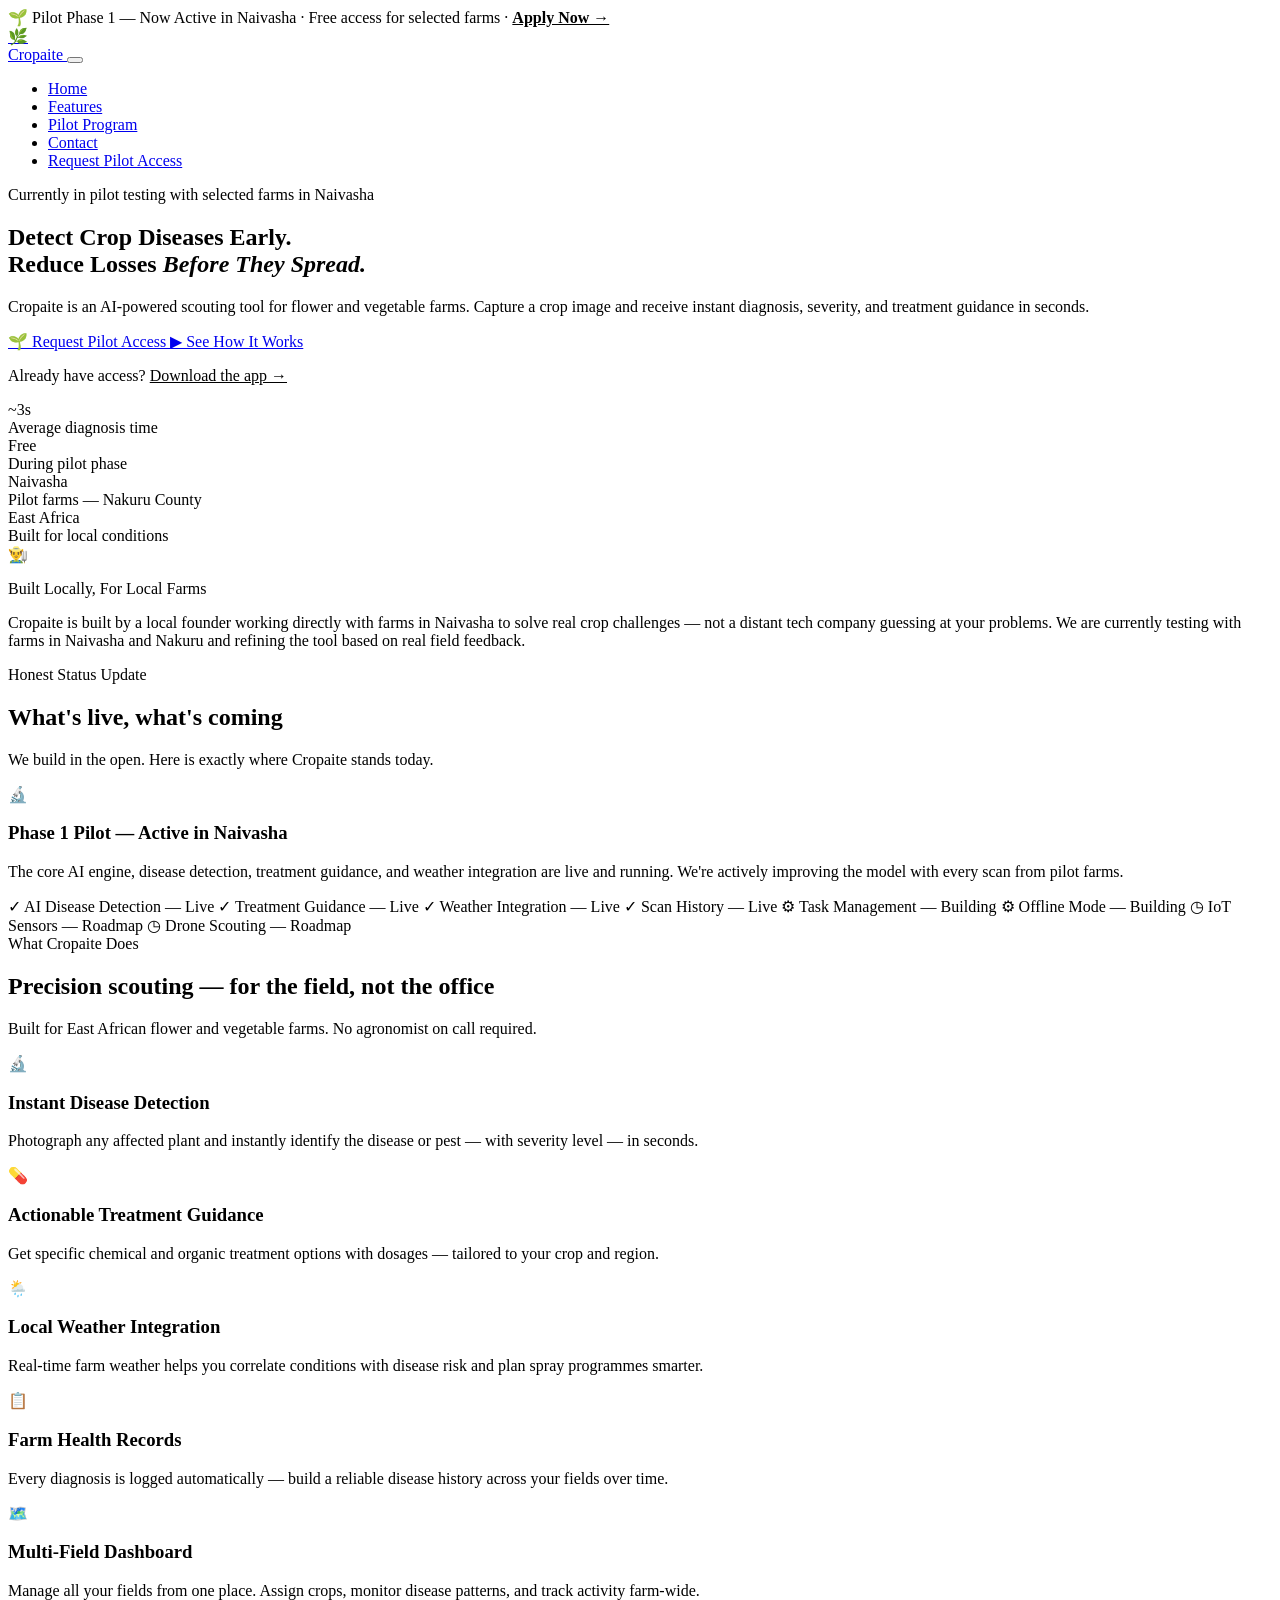
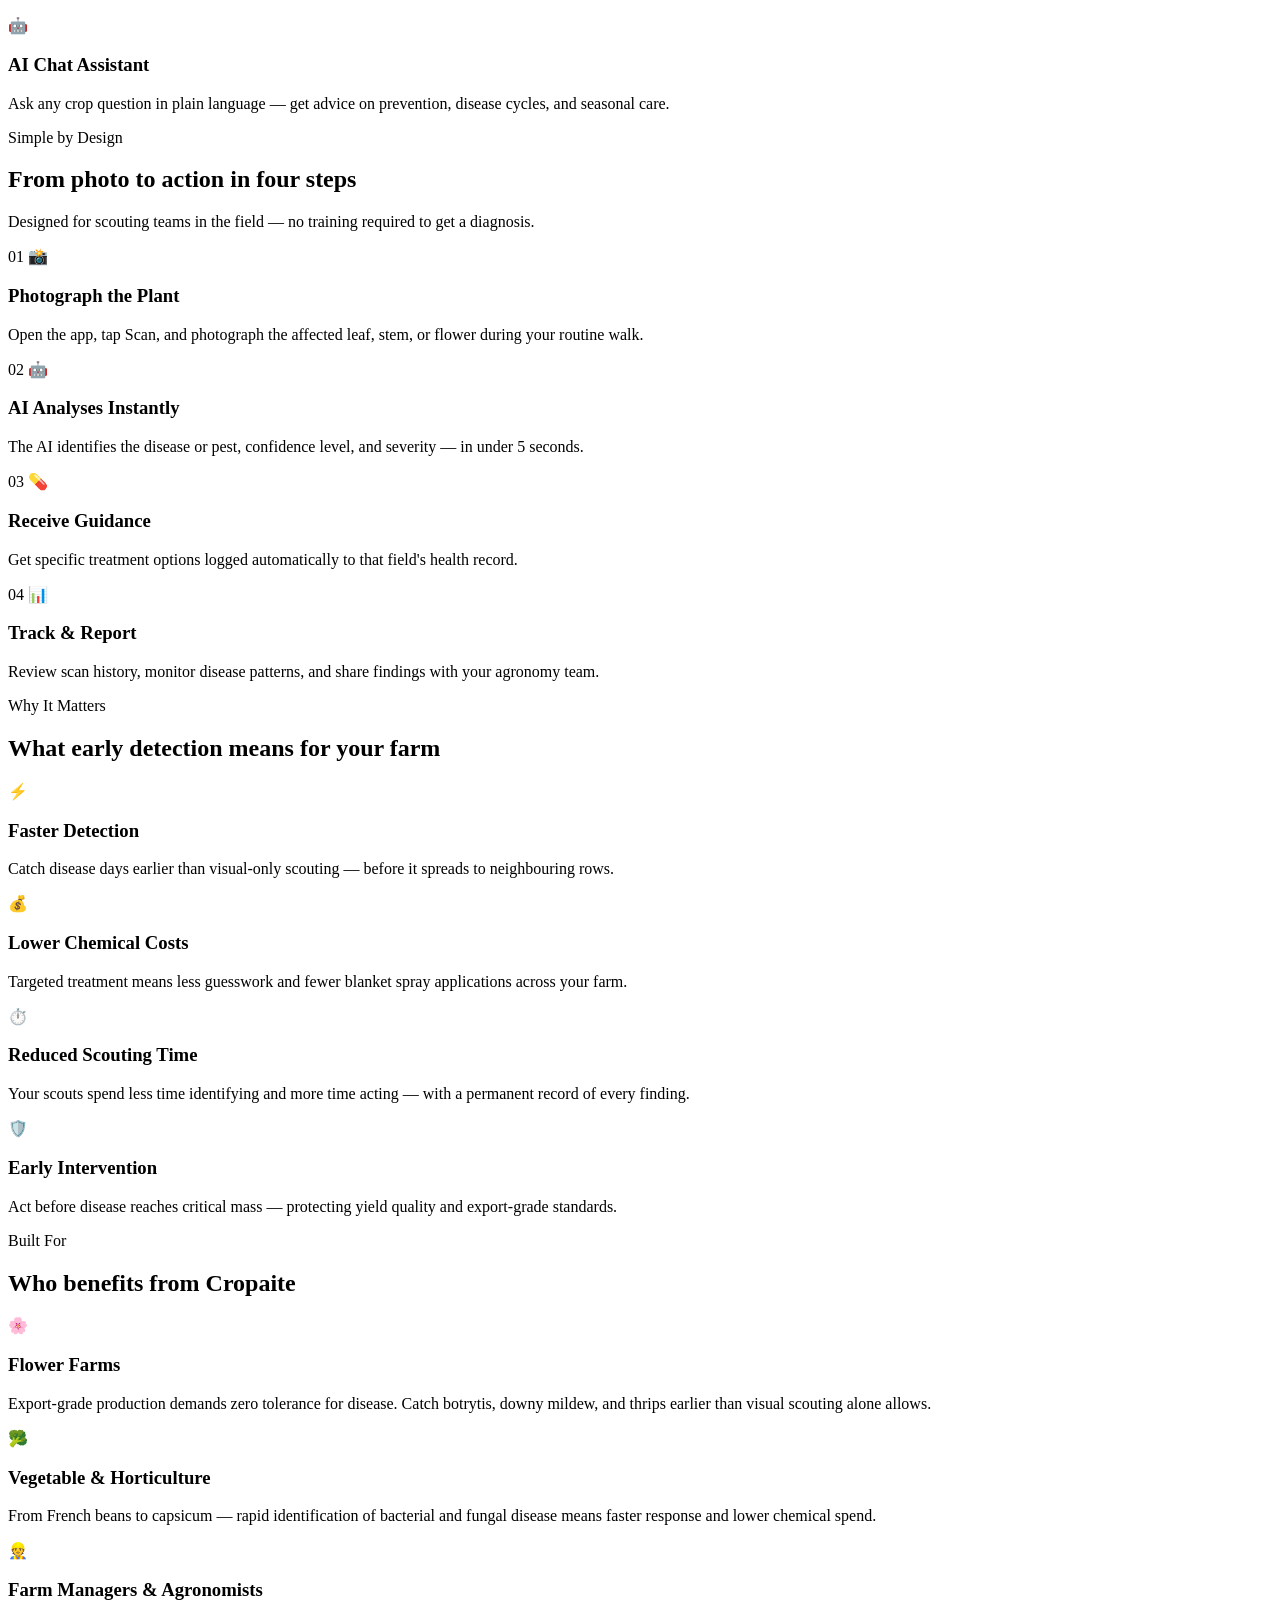
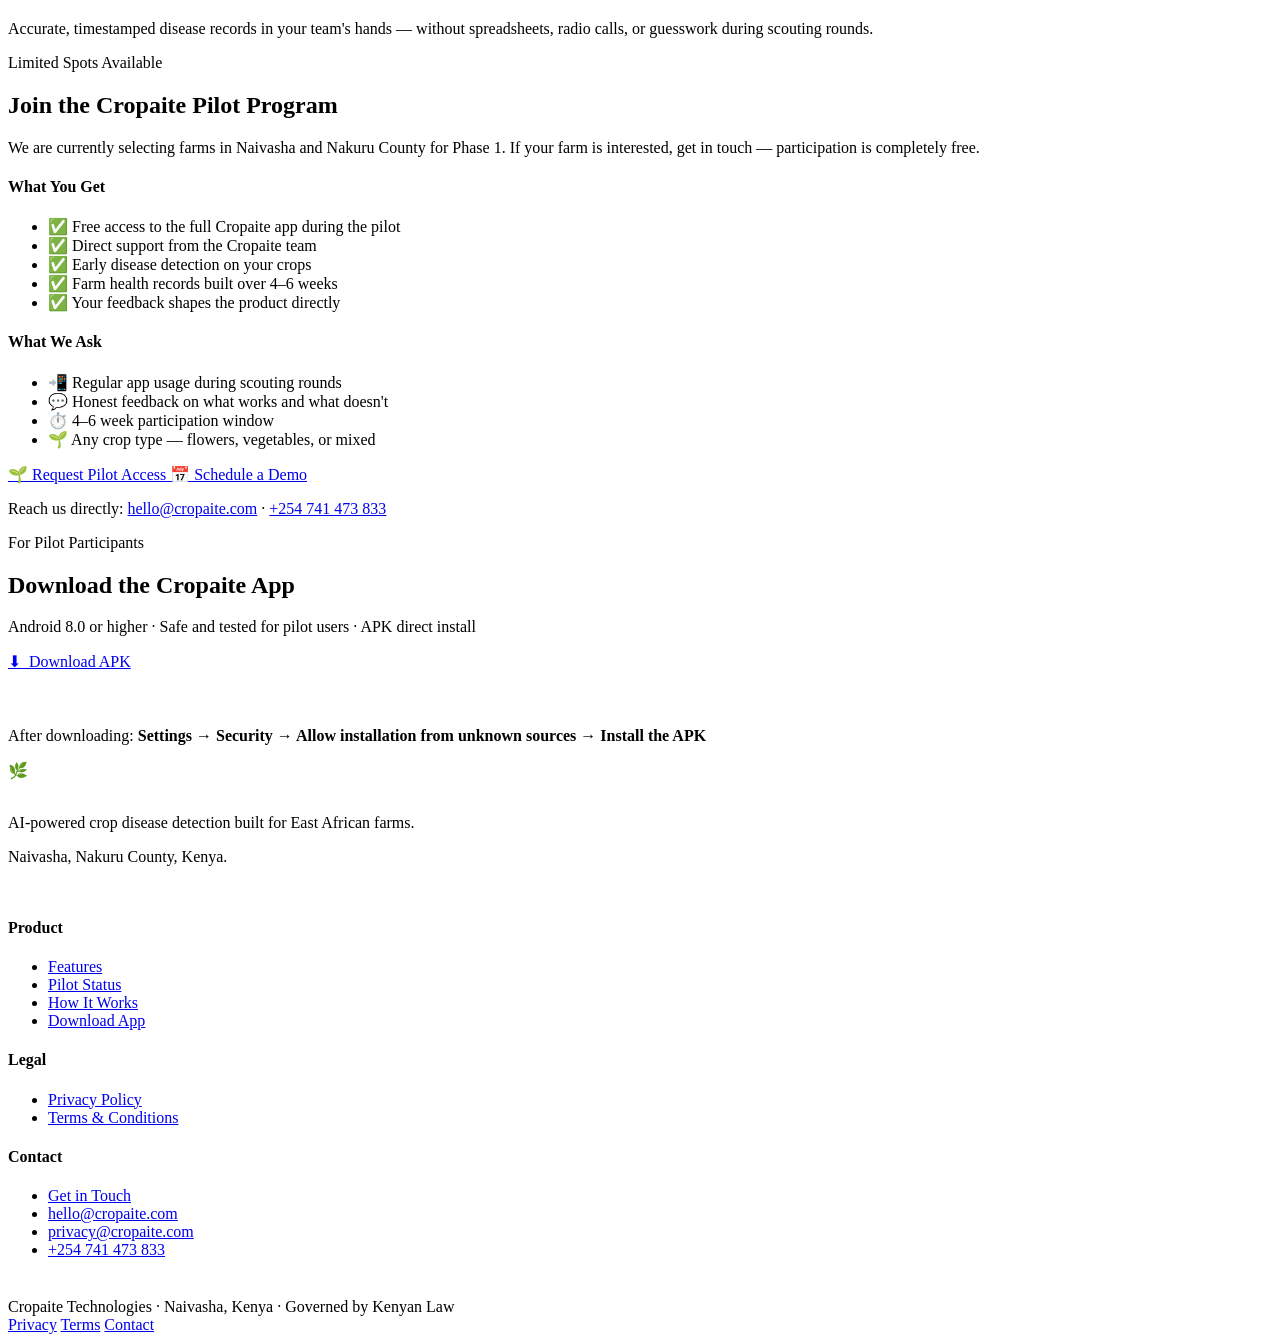
==== index.html @ c54a5fa0 "Rename index-1.html to index.html" ====
<!DOCTYPE html>
<html lang="en">
<head>
  <meta charset="UTF-8"/>
  <meta name="viewport" content="width=device-width, initial-scale=1.0"/>
  <meta name="description" content="Cropaite — AI-powered crop disease detection for flower and vegetable farms in East Africa. Detect pests and diseases instantly from a smartphone photo. Pilot testing in Naivasha, Kenya."/>
  <title>Cropaite — Detect Crop Disease Early. Protect Your Harvest.</title>
  <link rel="stylesheet" href="style.css"/>
  <link rel="icon" href="data:image/svg+xml,<svg xmlns='http://www.w3.org/2000/svg' viewBox='0 0 100 100'><text y='.9em' font-size='90'>🌿</text></svg>"/>
</head>
<body>

  <!-- TOPBAR -->
  <div class="topbar">
    <span>🌱 Pilot Phase 1 — Now Active in Naivasha</span> · Free access for selected farms · <a href="#pilot-program" style="color:var(--gold);text-decoration:underline;font-weight:700;">Apply Now →</a>
  </div>

  <!-- NAV -->
  <nav>
    <div class="nav-inner">
      <a href="index.html" class="nav-logo">
        <div class="nav-logo-leaf">🌿</div>
        Cropaite
      </a>
      <button class="hamburger" id="hamburger" aria-label="Menu">
        <span></span><span></span><span></span>
      </button>
      <ul class="nav-links" id="navLinks">
        <li><a href="index.html" class="active">Home</a></li>
        <li><a href="#features">Features</a></li>
        <li><a href="#pilot-program">Pilot Program</a></li>
        <li><a href="contact.html">Contact</a></li>
        <li><a href="#pilot-program" class="nav-cta">Request Pilot Access</a></li>
      </ul>
    </div>
  </nav>

  <!-- HERO -->
  <section class="hero">
    <div class="hero-inner">
      <div class="hero-pilot-badge">Currently in pilot testing with selected farms in Naivasha</div>
      <h1>Detect Crop Diseases Early.<br>Reduce Losses <em>Before They Spread.</em></h1>
      <p class="hero-sub">
        Cropaite is an AI-powered scouting tool for flower and vegetable farms.
        Capture a crop image and receive instant diagnosis, severity, and treatment guidance in seconds.
      </p>
      <div class="hero-actions">
        <a href="#pilot-program" class="btn btn-primary">
          🌱 Request Pilot Access
        </a>
        <a href="#how-it-works" class="btn btn-outline">
          ▶ See How It Works
        </a>
      </div>
      <p class="hero-secondary-cta">
        Already have access? <a href="#download" style="color:var(--gold-lt);text-decoration:underline;">Download the app →</a>
      </p>
    </div>
  </section>

  <!-- TRUST BAR -->
  <div class="stats-row">
    <div class="stat-item reveal">
      <span class="stat-num">~3s</span>
      <div class="stat-label">Average diagnosis time</div>
    </div>
    <div class="stat-item reveal">
      <span class="stat-num">Free</span>
      <div class="stat-label">During pilot phase</div>
    </div>
    <div class="stat-item reveal">
      <span class="stat-num">Naivasha</span>
      <div class="stat-label">Pilot farms — Nakuru County</div>
    </div>
    <div class="stat-item reveal">
      <span class="stat-num">East Africa</span>
      <div class="stat-label">Built for local conditions</div>
    </div>
  </div>

  <!-- FOUNDER CREDIBILITY -->
  <section class="section section-founder">
    <div class="section-inner">
      <div class="founder-banner reveal">
        <div class="founder-icon">👨‍🌾</div>
        <div class="founder-text">
          <p class="founder-label">Built Locally, For Local Farms</p>
          <p>Cropaite is built by a local founder working directly with farms in Naivasha to solve real crop challenges — not a distant tech company guessing at your problems. We are currently testing with farms in Naivasha and Nakuru and refining the tool based on real field feedback.</p>
        </div>
      </div>
    </div>
  </section>

  <!-- PILOT STATUS -->
  <section class="section section-alt" id="pilot-status">
    <div class="section-inner">
      <div class="section-header">
        <span class="section-label">Honest Status Update</span>
        <h2 class="section-title">What's live, what's coming</h2>
        <p class="section-desc">We build in the open. Here is exactly where Cropaite stands today.</p>
      </div>
      <div class="pilot-banner reveal">
        <div class="pilot-banner-icon">🔬</div>
        <div>
          <h3>Phase 1 Pilot — Active in Naivasha</h3>
          <p>
            The core AI engine, disease detection, treatment guidance, and weather integration are live and running.
            We're actively improving the model with every scan from pilot farms.
          </p>
          <div class="feature-status" style="margin-top:16px;">
            <span class="tag tag-live">✓ AI Disease Detection — Live</span>
            <span class="tag tag-live">✓ Treatment Guidance — Live</span>
            <span class="tag tag-live">✓ Weather Integration — Live</span>
            <span class="tag tag-live">✓ Scan History — Live</span>
            <span class="tag tag-building">⚙ Task Management — Building</span>
            <span class="tag tag-building">⚙ Offline Mode — Building</span>
            <span class="tag tag-roadmap">◷ IoT Sensors — Roadmap</span>
            <span class="tag tag-roadmap">◷ Drone Scouting — Roadmap</span>
          </div>
        </div>
      </div>
    </div>
  </section>

  <!-- FEATURES -->
  <section class="section" id="features">
    <div class="section-inner">
      <div class="section-header">
        <span class="section-label">What Cropaite Does</span>
        <h2 class="section-title">Precision scouting — for the field, not the office</h2>
        <p class="section-desc">Built for East African flower and vegetable farms. No agronomist on call required.</p>
      </div>
      <div class="card-grid">
        <div class="card reveal">
          <span class="card-icon">🔬</span>
          <h3>Instant Disease Detection</h3>
          <p>Photograph any affected plant and instantly identify the disease or pest — with severity level — in seconds.</p>
        </div>
        <div class="card reveal">
          <span class="card-icon">💊</span>
          <h3>Actionable Treatment Guidance</h3>
          <p>Get specific chemical and organic treatment options with dosages — tailored to your crop and region.</p>
        </div>
        <div class="card reveal">
          <span class="card-icon">🌦️</span>
          <h3>Local Weather Integration</h3>
          <p>Real-time farm weather helps you correlate conditions with disease risk and plan spray programmes smarter.</p>
        </div>
        <div class="card reveal">
          <span class="card-icon">📋</span>
          <h3>Farm Health Records</h3>
          <p>Every diagnosis is logged automatically — build a reliable disease history across your fields over time.</p>
        </div>
        <div class="card reveal">
          <span class="card-icon">🗺️</span>
          <h3>Multi-Field Dashboard</h3>
          <p>Manage all your fields from one place. Assign crops, monitor disease patterns, and track activity farm-wide.</p>
        </div>
        <div class="card reveal">
          <span class="card-icon">🤖</span>
          <h3>AI Chat Assistant</h3>
          <p>Ask any crop question in plain language — get advice on prevention, disease cycles, and seasonal care.</p>
        </div>
      </div>
    </div>
  </section>

  <!-- HOW IT WORKS -->
  <section class="section section-alt" id="how-it-works">
    <div class="section-inner">
      <div class="section-header">
        <span class="section-label">Simple by Design</span>
        <h2 class="section-title">From photo to action in four steps</h2>
        <p class="section-desc">Designed for scouting teams in the field — no training required to get a diagnosis.</p>
      </div>
      <div class="steps-row reveal">
        <div class="step-item">
          <span class="step-num">01</span>
          <span class="step-icon">📸</span>
          <h3>Photograph the Plant</h3>
          <p>Open the app, tap Scan, and photograph the affected leaf, stem, or flower during your routine walk.</p>
        </div>
        <div class="step-item">
          <span class="step-num">02</span>
          <span class="step-icon">🤖</span>
          <h3>AI Analyses Instantly</h3>
          <p>The AI identifies the disease or pest, confidence level, and severity — in under 5 seconds.</p>
        </div>
        <div class="step-item">
          <span class="step-num">03</span>
          <span class="step-icon">💊</span>
          <h3>Receive Guidance</h3>
          <p>Get specific treatment options logged automatically to that field's health record.</p>
        </div>
        <div class="step-item">
          <span class="step-num">04</span>
          <span class="step-icon">📊</span>
          <h3>Track &amp; Report</h3>
          <p>Review scan history, monitor disease patterns, and share findings with your agronomy team.</p>
        </div>
      </div>
    </div>
  </section>

  <!-- VALUE METRICS -->
  <section class="section section-metrics">
    <div class="section-inner">
      <div class="section-header">
        <span class="section-label">Why It Matters</span>
        <h2 class="section-title">What early detection means for your farm</h2>
      </div>
      <div class="metrics-grid">
        <div class="metric-card reveal">
          <span class="metric-icon">⚡</span>
          <h3>Faster Detection</h3>
          <p>Catch disease days earlier than visual-only scouting — before it spreads to neighbouring rows.</p>
        </div>
        <div class="metric-card reveal">
          <span class="metric-icon">💰</span>
          <h3>Lower Chemical Costs</h3>
          <p>Targeted treatment means less guesswork and fewer blanket spray applications across your farm.</p>
        </div>
        <div class="metric-card reveal">
          <span class="metric-icon">⏱️</span>
          <h3>Reduced Scouting Time</h3>
          <p>Your scouts spend less time identifying and more time acting — with a permanent record of every finding.</p>
        </div>
        <div class="metric-card reveal">
          <span class="metric-icon">🛡️</span>
          <h3>Early Intervention</h3>
          <p>Act before disease reaches critical mass — protecting yield quality and export-grade standards.</p>
        </div>
      </div>
    </div>
  </section>

  <!-- WHO IT'S FOR -->
  <section class="section section-alt">
    <div class="section-inner">
      <div class="section-header">
        <span class="section-label">Built For</span>
        <h2 class="section-title">Who benefits from Cropaite</h2>
      </div>
      <div class="card-grid">
        <div class="card reveal">
          <span class="card-icon">🌸</span>
          <h3>Flower Farms</h3>
          <p>Export-grade production demands zero tolerance for disease. Catch botrytis, downy mildew, and thrips earlier than visual scouting alone allows.</p>
        </div>
        <div class="card reveal">
          <span class="card-icon">🥦</span>
          <h3>Vegetable &amp; Horticulture</h3>
          <p>From French beans to capsicum — rapid identification of bacterial and fungal disease means faster response and lower chemical spend.</p>
        </div>
        <div class="card reveal">
          <span class="card-icon">👷</span>
          <h3>Farm Managers &amp; Agronomists</h3>
          <p>Accurate, timestamped disease records in your team's hands — without spreadsheets, radio calls, or guesswork during scouting rounds.</p>
        </div>
      </div>
    </div>
  </section>

  <!-- PILOT PROGRAM CTA -->
  <section class="section section-pilot-program" id="pilot-program">
    <div class="section-inner">
      <div class="pilot-program-box reveal">
        <div class="pilot-program-header">
          <span class="section-label" style="color:var(--gold);">Limited Spots Available</span>
          <h2>Join the Cropaite Pilot Program</h2>
          <p>We are currently selecting farms in Naivasha and Nakuru County for Phase 1. If your farm is interested, get in touch — participation is completely free.</p>
        </div>
        <div class="pilot-two-col">
          <div class="pilot-col">
            <h4>What You Get</h4>
            <ul class="pilot-list">
              <li>✅ Free access to the full Cropaite app during the pilot</li>
              <li>✅ Direct support from the Cropaite team</li>
              <li>✅ Early disease detection on your crops</li>
              <li>✅ Farm health records built over 4–6 weeks</li>
              <li>✅ Your feedback shapes the product directly</li>
            </ul>
          </div>
          <div class="pilot-col">
            <h4>What We Ask</h4>
            <ul class="pilot-list">
              <li>📲 Regular app usage during scouting rounds</li>
              <li>💬 Honest feedback on what works and what doesn't</li>
              <li>⏱️ 4–6 week participation window</li>
              <li>🌱 Any crop type — flowers, vegetables, or mixed</li>
            </ul>
          </div>
        </div>
        <div class="pilot-cta-row">
          <a href="contact.html" class="btn btn-gold">
            🌱 Request Pilot Access
          </a>
          <a href="contact.html" class="btn btn-outline-dark">
            📅 Schedule a Demo
          </a>
        </div>
        <p class="pilot-note">Reach us directly: <a href="mailto:hello@cropaite.com">hello@cropaite.com</a> · <a href="tel:+254741473833">+254 741 473 833</a></p>
      </div>
    </div>
  </section>

  <!-- DOWNLOAD (for existing pilot users) -->
  <section class="section section-alt" id="download">
    <div class="section-inner">
      <div class="cta-box reveal">
        <div class="cta-badge">For Pilot Participants</div>
        <h2>Download the Cropaite App</h2>
        <p>Android 8.0 or higher · Safe and tested for pilot users · APK direct install</p>
        <a href="cropaite.apk" class="btn btn-primary" id="downloadBtn" download>
          ⬇ &nbsp;Download APK
        </a>
        <div id="versionInfo" style="margin-top:24px; font-size:0.82rem; color:rgba(255,255,255,0.5); position:relative; z-index:1;"></div>
        <p class="download-instructions">
          After downloading: <strong>Settings → Security → Allow installation from unknown sources → Install the APK</strong>
        </p>
      </div>
    </div>
  </section>

  <!-- FOOTER -->
  <footer>
    <div class="footer-grid">
      <div class="footer-brand">
        <div class="nav-logo" style="color:white; margin-bottom:16px;">
          <div class="nav-logo-leaf">🌿</div>
          Cropaite
        </div>
        <p>AI-powered crop disease detection built for East African farms.</p>
        <p style="margin-top:8px;">Naivasha, Nakuru County, Kenya.</p>
        <p style="margin-top:16px; font-size:0.78rem; color:rgba(255,255,255,0.35);">© 2026 Cropaite Technologies. All rights reserved.</p>
      </div>
      <div class="footer-col">
        <h4>Product</h4>
        <ul>
          <li><a href="#features">Features</a></li>
          <li><a href="#pilot-status">Pilot Status</a></li>
          <li><a href="#how-it-works">How It Works</a></li>
          <li><a href="#download">Download App</a></li>
        </ul>
      </div>
      <div class="footer-col">
        <h4>Legal</h4>
        <ul>
          <li><a href="privacy.html">Privacy Policy</a></li>
          <li><a href="terms.html">Terms &amp; Conditions</a></li>
        </ul>
      </div>
      <div class="footer-col">
        <h4>Contact</h4>
        <ul>
          <li><a href="contact.html">Get in Touch</a></li>
          <li><a href="mailto:hello@cropaite.com">hello@cropaite.com</a></li>
          <li><a href="mailto:privacy@cropaite.com">privacy@cropaite.com</a></li>
          <li><a href="tel:+254741473833">+254 741 473 833</a></li>
          <li style="margin-top:8px; font-size:0.8rem; color:rgba(255,255,255,0.35);">Naivasha, Nakuru County, Kenya</li>
        </ul>
      </div>
    </div>
    <div class="footer-bottom">
      <div class="footer-copy">Cropaite Technologies · Naivasha, Kenya · Governed by Kenyan Law</div>
      <div class="footer-legal">
        <a href="privacy.html">Privacy</a>
        <a href="terms.html">Terms</a>
        <a href="contact.html">Contact</a>
      </div>
    </div>
  </footer>

  <!-- UPDATE MODAL -->
  <div id="updateModal" style="
    display:none; position:fixed; inset:0; z-index:9999;
    background:rgba(26,74,46,0.8); backdrop-filter:blur(8px);
    align-items:center; justify-content:center; padding:24px;
  ">
    <div style="
      background:#F8F4EE; border-radius:20px; padding:40px;
      max-width:420px; width:100%; text-align:center;
      box-shadow:0 24px 80px rgba(0,0,0,0.3);
    ">
      <div style="font-size:2.5rem; margin-bottom:16px;">🚀</div>
      <h3 style="font-family:'Playfair Display',serif; color:#1A4A2E; margin-bottom:10px;">New Version Available</h3>
      <p id="modalNotes" style="font-size:0.9rem; margin-bottom:8px;"></p>
      <p id="modalVersion" style="font-size:0.8rem; color:#C8A84B; font-weight:700; margin-bottom:28px;"></p>
      <div style="display:flex; gap:12px; justify-content:center; flex-wrap:wrap;">
        <button id="modalDownload" class="btn btn-green">⬇ Download Update</button>
        <button id="modalDismiss" style="
          background:transparent; border:1.5px solid #C2B99A;
          color:#5A7060; font-family:'Lato',sans-serif; font-weight:700;
          padding:14px 24px; border-radius:10px; cursor:pointer; font-size:0.9rem;
        ">Later</button>
      </div>
    </div>
  </div>

  <script>
    // ── HAMBURGER ──
    const hamburger = document.getElementById('hamburger');
    const navLinks  = document.getElementById('navLinks');
    hamburger.addEventListener('click', () => navLinks.classList.toggle('open'));
    document.querySelectorAll('.nav-links a').forEach(a => {
      a.addEventListener('click', () => navLinks.classList.remove('open'));
    });

    // ── SCROLL REVEAL ──
    const observer = new IntersectionObserver((entries) => {
      entries.forEach(e => {
        if (e.isIntersecting) {
          e.target.classList.add('visible');
          observer.unobserve(e.target);
        }
      });
    }, { threshold: 0.12 });
    document.querySelectorAll('.reveal').forEach(el => observer.observe(el));

    // ── VERSION CHECK & UPDATE MODAL ──
    async function checkVersion() {
      try {
        const res  = await fetch('./version.json?t=' + Date.now());
        if (!res.ok) return;
        const data = await res.json();
        const dlBtn = document.getElementById('downloadBtn');
        if (dlBtn) dlBtn.href = data.apk_url || 'cropaite.apk';
        const vInfo = document.getElementById('versionInfo');
        if (vInfo) vInfo.textContent = 'Version ' + data.version + ' · ' + (data.release_date || '');
        const seen = localStorage.getItem('cropaite_seen_version');
        if (seen && seen !== data.version) showUpdateModal(data);
        else if (!seen) localStorage.setItem('cropaite_seen_version', data.version);
      } catch(e) { /* silent fail */ }
    }

    function showUpdateModal(data) {
      const modal = document.getElementById('updateModal');
      modal.style.display = 'flex';
      document.getElementById('modalNotes').textContent   = data.release_notes || 'A new version is available.';
      document.getElementById('modalVersion').textContent = 'Version ' + data.version + ' · ' + (data.release_date || '');
      document.getElementById('modalDownload').onclick = () => {
        localStorage.setItem('cropaite_seen_version', data.version);
        window.location.href = data.apk_url || 'cropaite.apk';
        modal.style.display = 'none';
      };
      document.getElementById('modalDismiss').onclick = () => {
        localStorage.setItem('cropaite_seen_version', data.version);
        modal.style.display = 'none';
      };
    }

    checkVersion();
  </script>
</body>
</html>
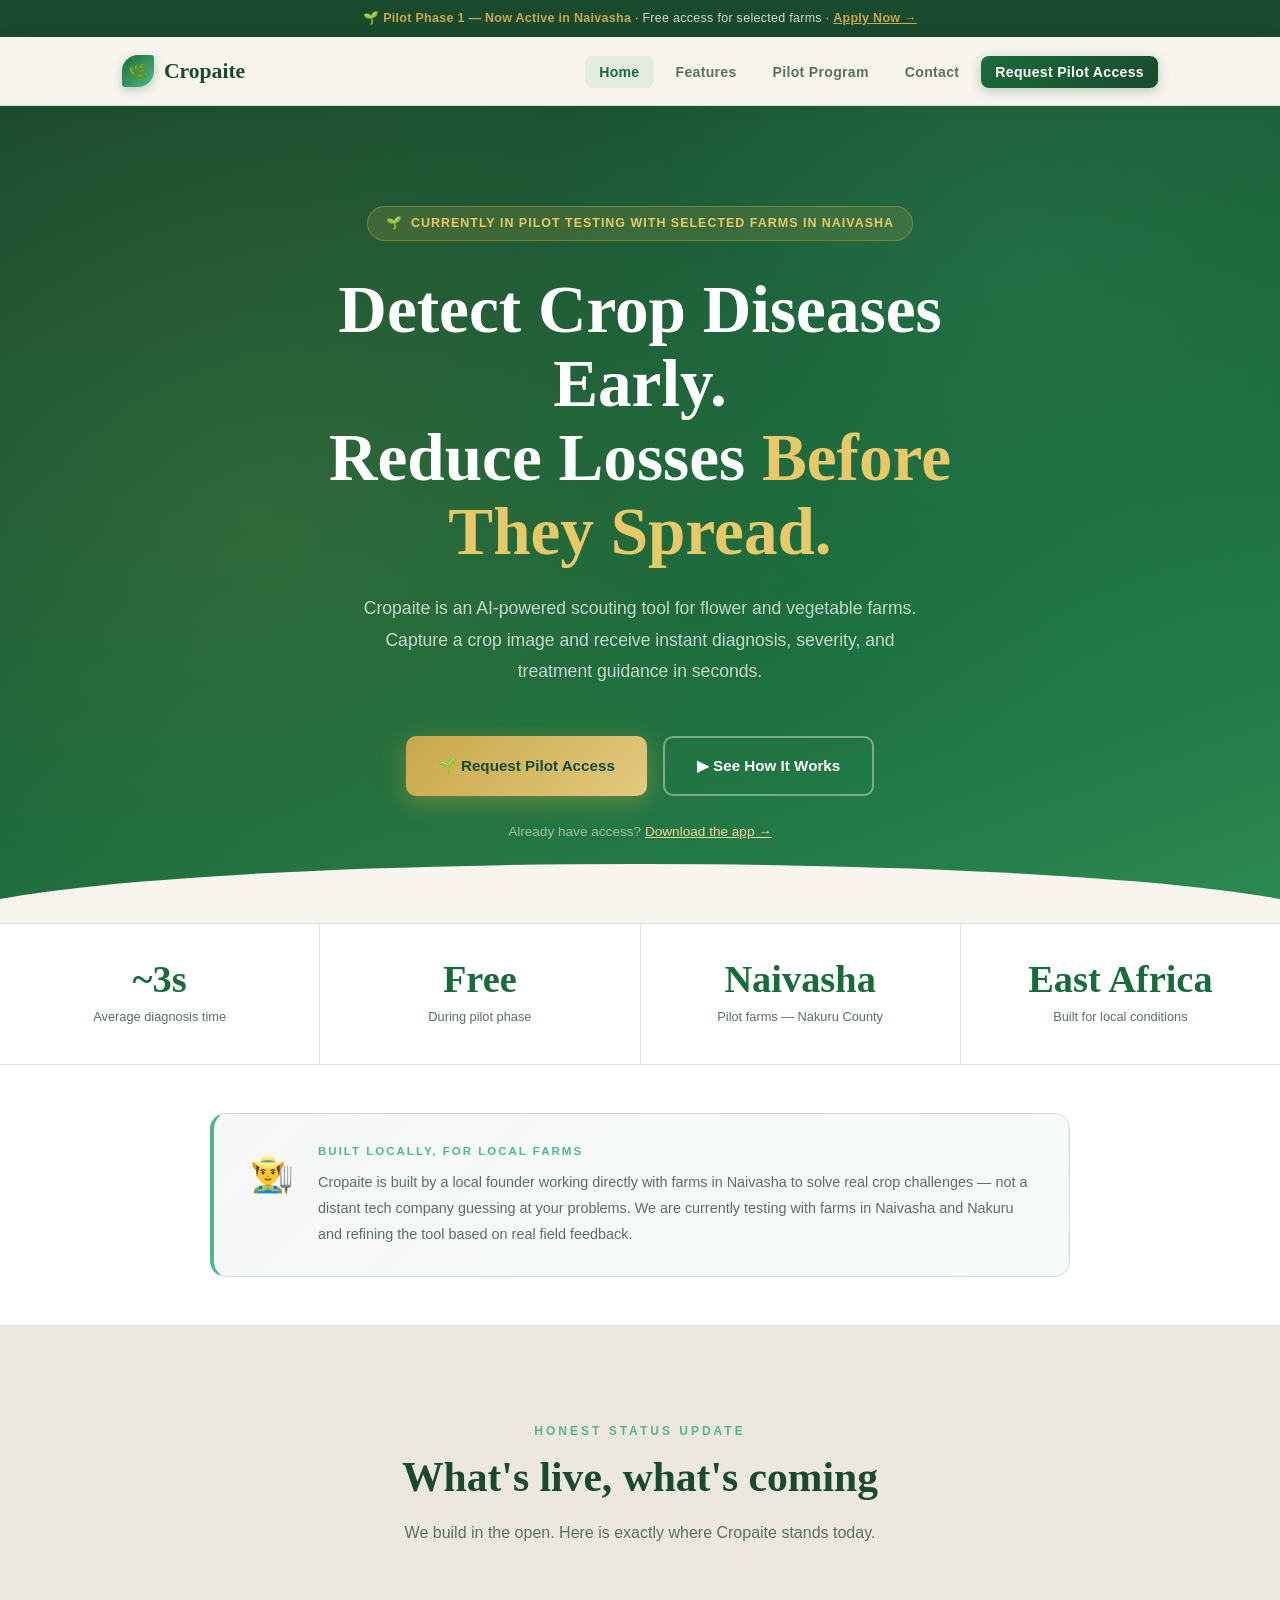
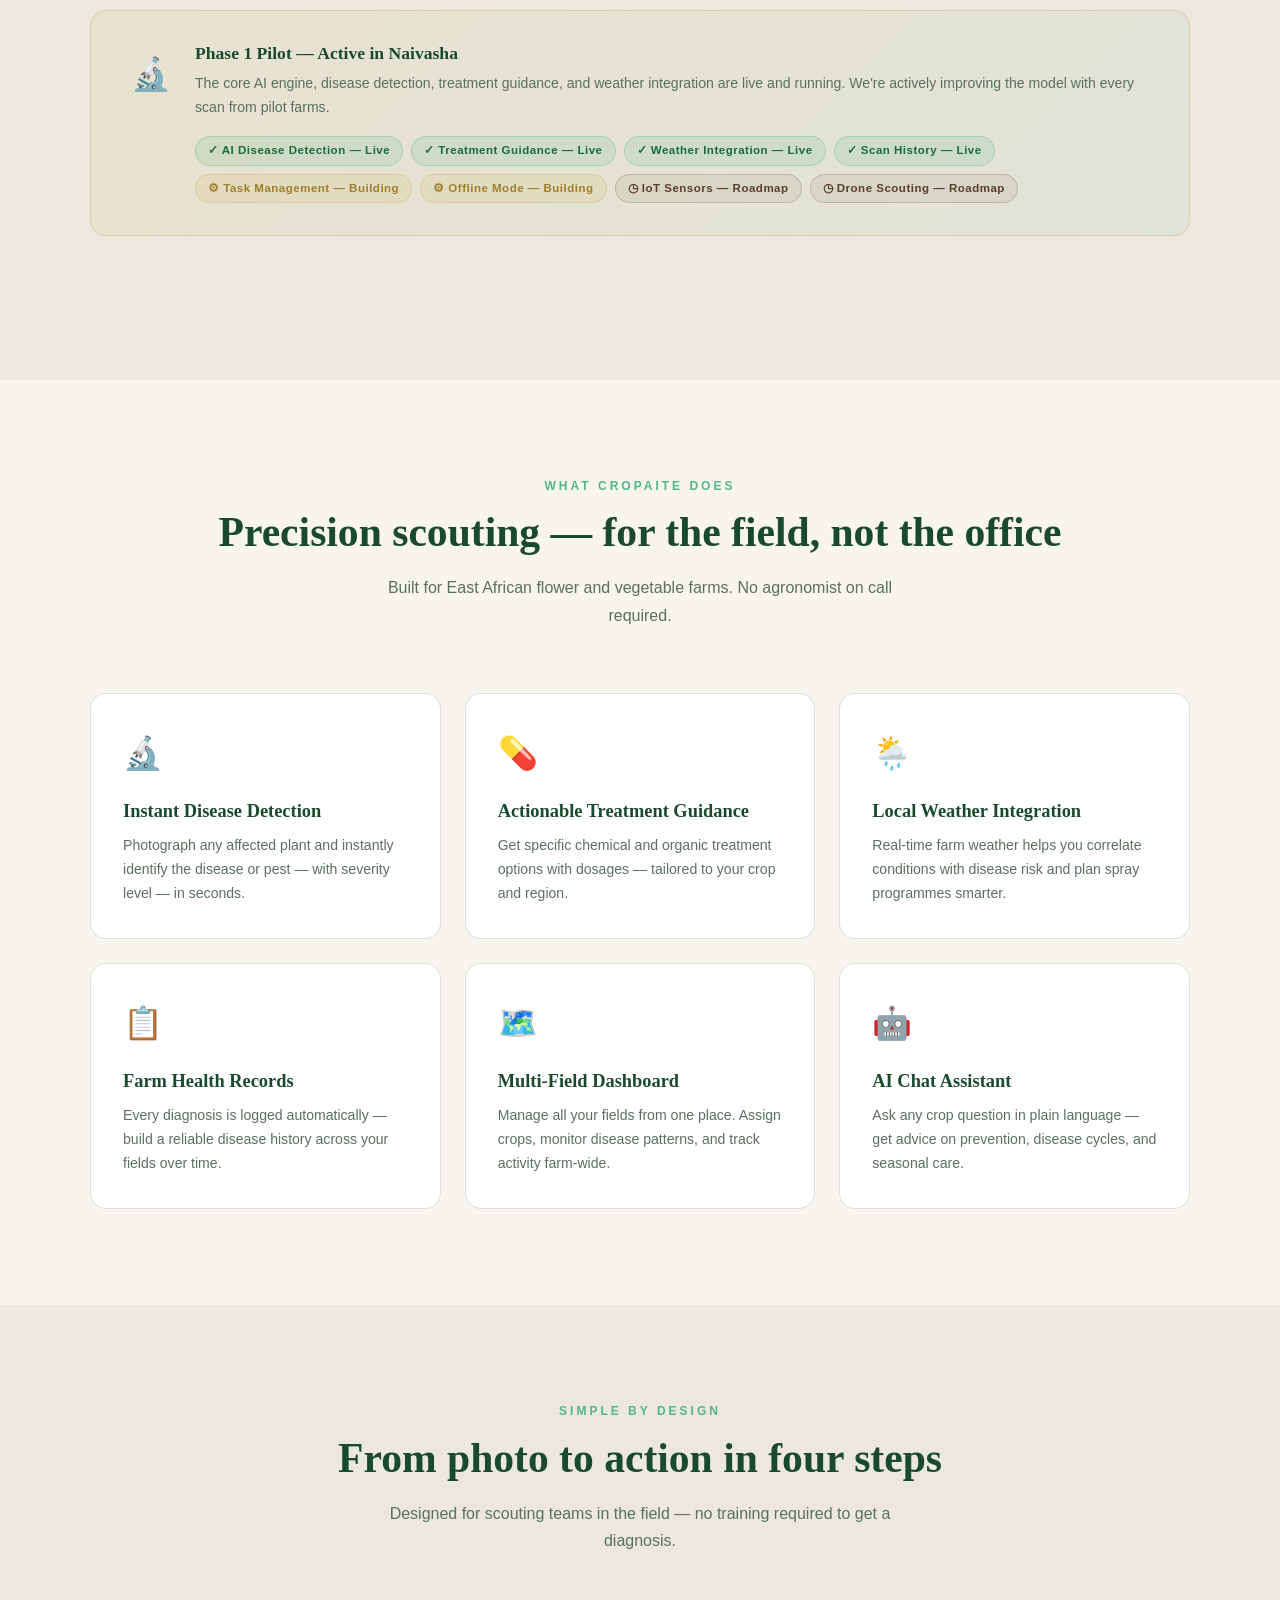
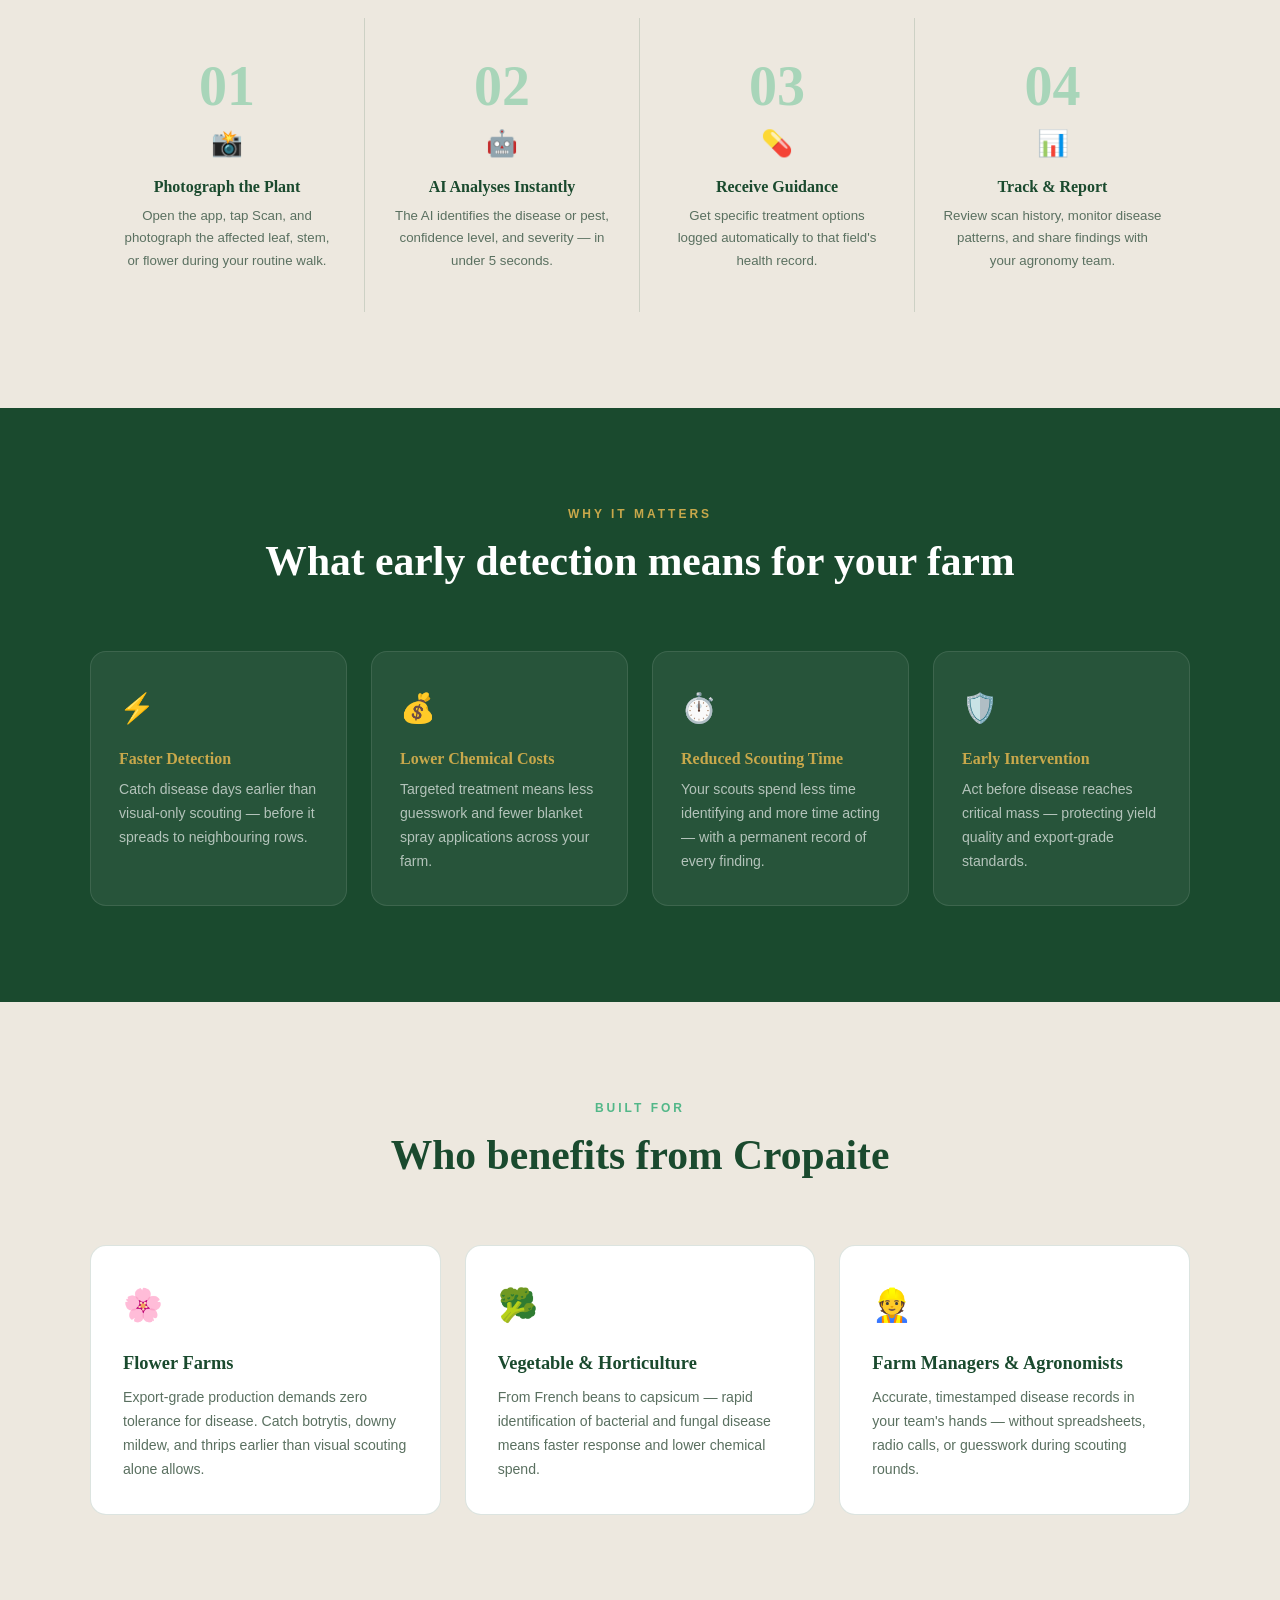
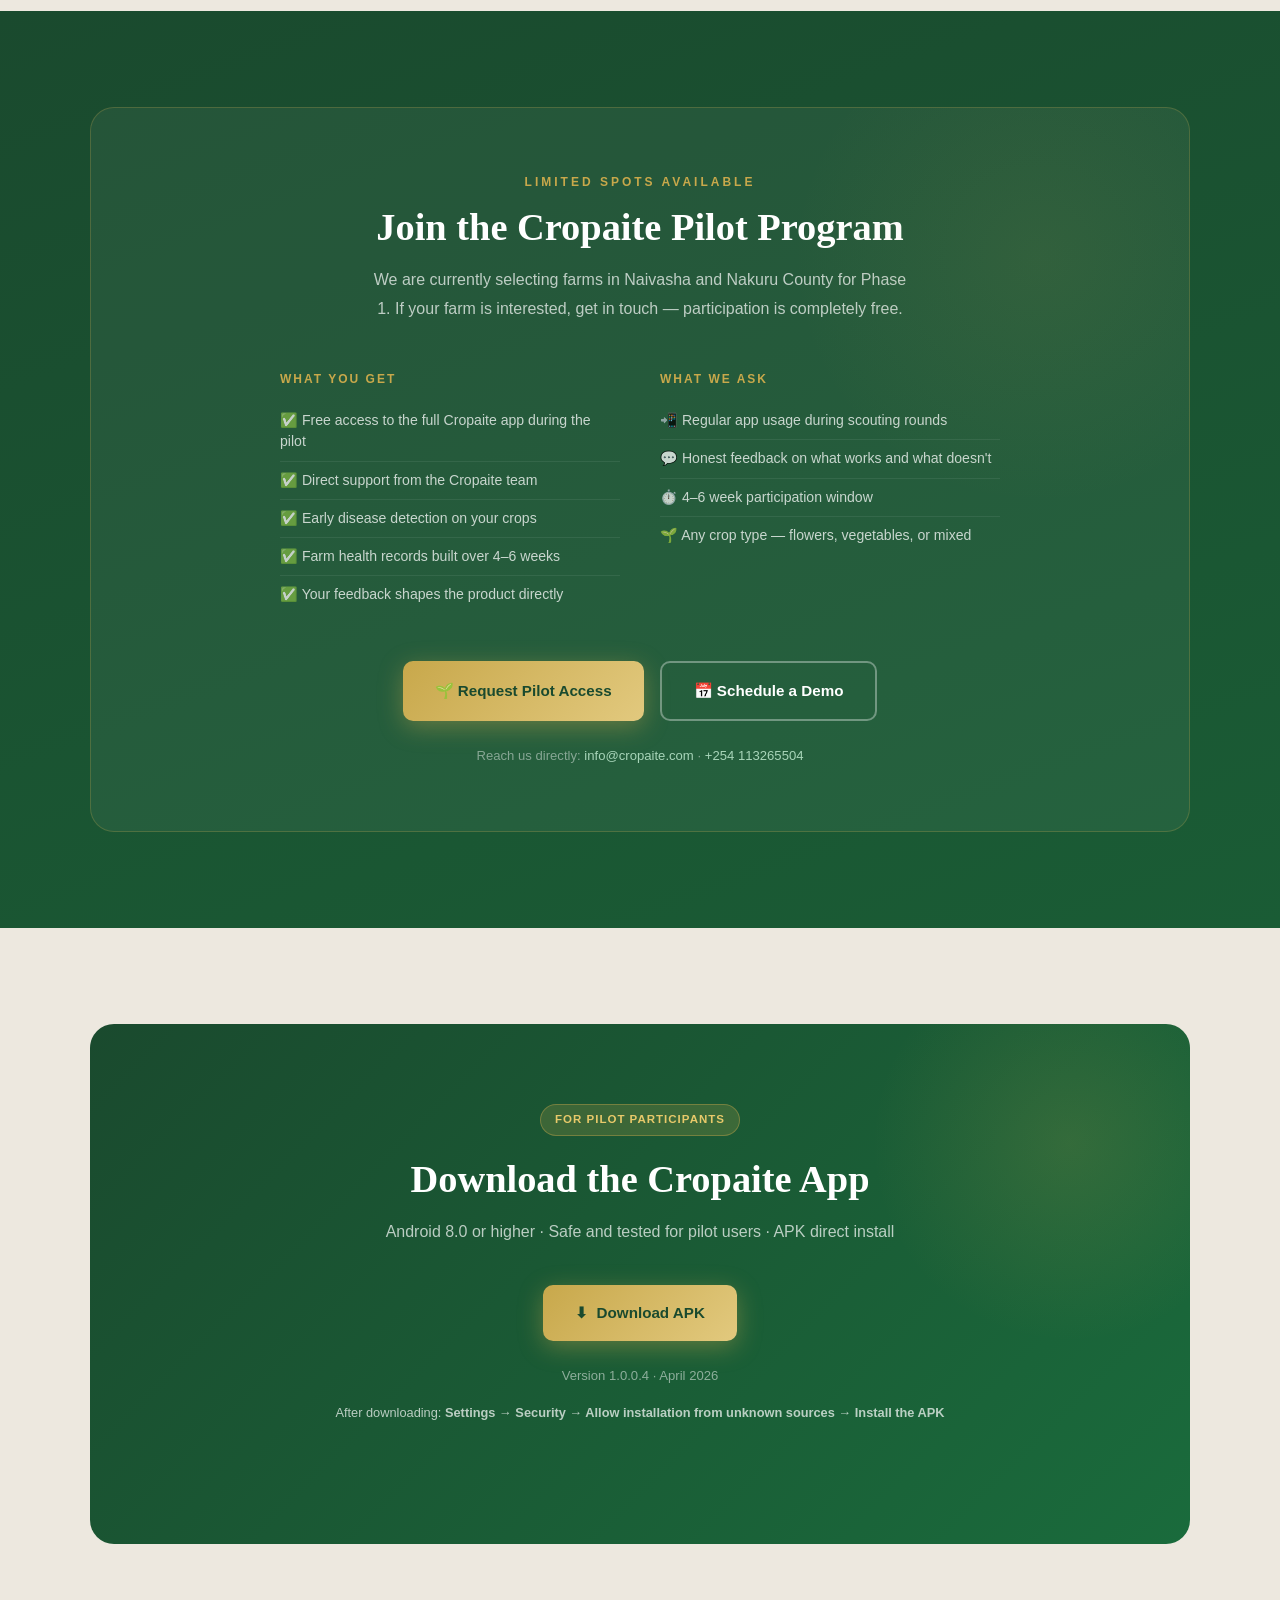
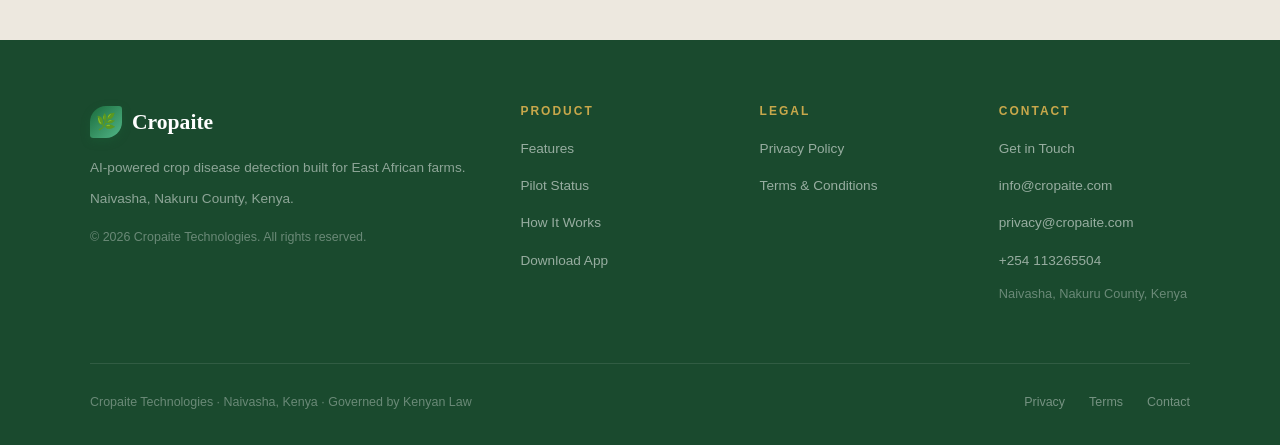
==== commit 057a463c: "Update index.html" ====
--- a/index.html
+++ b/index.html
@@ -299,7 +299,7 @@
             📅 Schedule a Demo
           </a>
         </div>
-        <p class="pilot-note">Reach us directly: <a href="mailto:hello@cropaite.com">hello@cropaite.com</a> · <a href="tel:+254741473833">+254 741 473 833</a></p>
+        <p class="pilot-note">Reach us directly: <a href="mailto:info@cropaite.com">info@cropaite.com</a> · <a href="tel:+25411325504">+254 113265504</a></p>
       </div>
     </div>
   </section>
@@ -354,9 +354,9 @@
         <h4>Contact</h4>
         <ul>
           <li><a href="contact.html">Get in Touch</a></li>
-          <li><a href="mailto:hello@cropaite.com">hello@cropaite.com</a></li>
+          <li><a href="mailto:info@cropaite.com">info@cropaite.com</a></li>
           <li><a href="mailto:privacy@cropaite.com">privacy@cropaite.com</a></li>
-          <li><a href="tel:+254741473833">+254 741 473 833</a></li>
+          <li><a href="tel:+254113265504">+254 113265504</a></li>
           <li style="margin-top:8px; font-size:0.8rem; color:rgba(255,255,255,0.35);">Naivasha, Nakuru County, Kenya</li>
         </ul>
       </div>
--- a/style.css
+++ b/style.css
@@ -0,0 +1,657 @@
+/* ============================================================
+   CROPAITE TECHNOLOGIES — Shared Stylesheet
+   Agriculture theme · Cream + Forest Green + Gold
+   ============================================================ */
+
+@import url('https://fonts.googleapis.com/css2?family=Playfair+Display:ital,wght@0,700;0,900;1,700&family=Lato:wght@300;400;700&display=swap');
+
+/* ── RESET & BASE ── */
+*, *::before, *::after { box-sizing: border-box; margin: 0; padding: 0; }
+
+:root {
+  --forest:   #1A4A2E;
+  --green:    #1A6B3C;
+  --leaf:     #52B788;
+  --leaf-lt:  #A8D5B9;
+  --gold:     #C8A84B;
+  --gold-dk:  #9E7E2A;
+  --gold-lt:  #F0DC9A;
+  --cream:    #F8F4EE;
+  --cream-dk: #EDE8DF;
+  --soil:     #5C3D2E;
+  --text:     #1C2E21;
+  --muted:    #5A7060;
+  --border:   rgba(26,74,46,0.15);
+  --shadow:   0 4px 24px rgba(26,74,46,0.12);
+}
+
+html { scroll-behavior: smooth; font-size: 16px; }
+
+body {
+  font-family: 'Lato', sans-serif;
+  background: var(--cream);
+  color: var(--text);
+  line-height: 1.7;
+  overflow-x: hidden;
+}
+
+/* ── TYPOGRAPHY ── */
+h1, h2, h3, h4 {
+  font-family: 'Playfair Display', serif;
+  line-height: 1.2;
+  color: var(--forest);
+}
+p { color: var(--muted); font-weight: 300; }
+a { color: var(--green); text-decoration: none; transition: color 0.2s; }
+a:hover { color: var(--leaf); }
+strong { font-weight: 700; color: var(--text); }
+
+/* ── TOPBAR ANNOUNCEMENT ── */
+.topbar {
+  background: var(--forest);
+  color: rgba(255,255,255,0.8);
+  font-size: 0.78rem;
+  text-align: center;
+  padding: 8px 24px;
+  letter-spacing: 0.3px;
+}
+.topbar span { color: var(--gold); font-weight: 700; }
+
+/* ── NAVIGATION ── */
+nav {
+  position: sticky; top: 0; z-index: 200;
+  background: rgba(248,244,238,0.97);
+  backdrop-filter: blur(12px);
+  border-bottom: 1px solid var(--border);
+  box-shadow: 0 2px 16px rgba(26,74,46,0.06);
+}
+.nav-inner {
+  max-width: 1100px; margin: 0 auto;
+  padding: 0 32px;
+  display: flex; align-items: center; justify-content: space-between;
+  height: 68px;
+}
+.nav-logo {
+  font-family: 'Playfair Display', serif;
+  font-size: 1.35rem; font-weight: 900;
+  color: var(--forest);
+  display: flex; align-items: center; gap: 10px;
+}
+.nav-logo-leaf {
+  width: 32px; height: 32px;
+  background: linear-gradient(135deg, var(--green), var(--leaf));
+  border-radius: 50% 10% 50% 10%;
+  display: flex; align-items: center; justify-content: center;
+  font-size: 1rem;
+  box-shadow: 0 3px 10px rgba(26,107,60,0.3);
+}
+.nav-links {
+  display: flex; align-items: center; gap: 8px;
+  list-style: none;
+}
+.nav-links a {
+  font-family: 'Lato', sans-serif;
+  font-size: 0.88rem; font-weight: 700;
+  color: var(--muted);
+  padding: 8px 14px; border-radius: 8px;
+  letter-spacing: 0.3px;
+  transition: all 0.2s;
+}
+.nav-links a:hover { color: var(--forest); background: var(--cream-dk); }
+.nav-links a.active { color: var(--green); background: rgba(82,183,136,0.12); }
+.nav-cta {
+  background: linear-gradient(135deg, var(--green), var(--forest)) !important;
+  color: white !important;
+  border-radius: 8px;
+  box-shadow: 0 3px 12px rgba(26,107,60,0.3);
+}
+.nav-cta:hover { transform: translateY(-1px); box-shadow: 0 6px 18px rgba(26,107,60,0.35) !important; background: var(--forest) !important; color: white !important; }
+
+/* Mobile hamburger */
+.hamburger {
+  display: none; flex-direction: column; gap: 5px;
+  cursor: pointer; padding: 8px; border: none; background: none;
+}
+.hamburger span {
+  display: block; width: 24px; height: 2px;
+  background: var(--forest); border-radius: 2px;
+  transition: all 0.3s;
+}
+
+/* ── HERO ── */
+.hero {
+  background: linear-gradient(160deg, var(--forest) 0%, var(--green) 60%, #2D8A52 100%);
+  position: relative; overflow: hidden;
+  padding: 100px 32px 80px;
+  text-align: center;
+}
+.hero::before {
+  content: '';
+  position: absolute; inset: 0;
+  background-image:
+    radial-gradient(circle at 20% 50%, rgba(200,168,75,0.12) 0%, transparent 50%),
+    radial-gradient(circle at 80% 20%, rgba(82,183,136,0.15) 0%, transparent 40%);
+}
+/* SVG wave at bottom */
+.hero::after {
+  content: '';
+  position: absolute; bottom: -1px; left: 0; right: 0; height: 60px;
+  background: var(--cream);
+  clip-path: ellipse(55% 100% at 50% 100%);
+}
+.hero-inner { position: relative; z-index: 1; max-width: 780px; margin: 0 auto; }
+
+.hero-pilot-badge {
+  display: inline-flex; align-items: center; gap: 8px;
+  background: rgba(200,168,75,0.18);
+  border: 1px solid rgba(200,168,75,0.4);
+  color: #E8C96A; font-size: 0.78rem; font-weight: 700;
+  padding: 6px 18px; border-radius: 999px; letter-spacing: 1px;
+  text-transform: uppercase; margin-bottom: 32px;
+}
+.hero-pilot-badge::before { content: '🌱'; }
+
+.hero h1 {
+  font-size: clamp(2.4rem, 6vw, 4.2rem);
+  color: #FFFFFF; font-weight: 900;
+  margin-bottom: 24px; line-height: 1.1;
+}
+.hero h1 em {
+  font-style: normal; color: #E8C96A;
+}
+.hero-sub {
+  font-size: 1.1rem; color: rgba(255,255,255,0.75);
+  max-width: 580px; margin: 0 auto 48px; font-weight: 300; line-height: 1.8;
+}
+.hero-actions {
+  display: flex; gap: 16px; justify-content: center; flex-wrap: wrap;
+}
+.hero-secondary-cta {
+  margin-top: 24px;
+  font-size: 0.85rem;
+  color: rgba(255,255,255,0.55);
+}
+
+/* ── BUTTONS ── */
+.btn {
+  display: inline-flex; align-items: center; gap: 10px;
+  font-family: 'Lato', sans-serif; font-weight: 700;
+  font-size: 0.95rem; border-radius: 10px;
+  padding: 15px 32px; cursor: pointer;
+  transition: all 0.25s ease; border: none;
+  text-decoration: none; white-space: nowrap;
+}
+.btn-primary {
+  background: linear-gradient(135deg, var(--gold), #E2C97E);
+  color: var(--forest);
+  box-shadow: 0 6px 24px rgba(200,168,75,0.4);
+}
+.btn-primary:hover {
+  transform: translateY(-3px);
+  box-shadow: 0 12px 36px rgba(200,168,75,0.5);
+  color: var(--forest);
+}
+.btn-outline {
+  background: transparent;
+  border: 2px solid rgba(255,255,255,0.4);
+  color: white;
+}
+.btn-outline:hover { border-color: white; background: rgba(255,255,255,0.08); color: white; }
+.btn-green {
+  background: linear-gradient(135deg, var(--green), var(--forest));
+  color: white;
+  box-shadow: 0 6px 24px rgba(26,74,46,0.3);
+}
+.btn-green:hover { transform: translateY(-3px); box-shadow: 0 12px 36px rgba(26,74,46,0.4); color: white; }
+
+/* ── SECTION LAYOUT ── */
+.section { padding: 96px 32px; }
+.section-alt { background: var(--cream-dk); }
+.section-dark { background: var(--forest); }
+.section-inner { max-width: 1100px; margin: 0 auto; }
+.section-header { text-align: center; margin-bottom: 64px; }
+.section-label {
+  font-size: 0.75rem; font-weight: 700; letter-spacing: 3px;
+  text-transform: uppercase; color: var(--leaf);
+  display: block; margin-bottom: 12px;
+}
+.section-title { font-size: clamp(1.8rem, 3.5vw, 2.6rem); margin-bottom: 16px; }
+.section-desc { font-size: 1rem; max-width: 560px; margin: 0 auto; }
+
+/* ── CARDS ── */
+.card-grid {
+  display: grid;
+  grid-template-columns: repeat(auto-fit, minmax(280px, 1fr));
+  gap: 24px;
+}
+.card {
+  background: white;
+  border: 1px solid var(--border);
+  border-radius: 16px; padding: 32px;
+  transition: all 0.3s ease;
+  position: relative; overflow: hidden;
+}
+.card::after {
+  content: '';
+  position: absolute; top: 0; left: 0; right: 0; height: 3px;
+  background: linear-gradient(90deg, var(--leaf), var(--gold));
+  transform: scaleX(0); transform-origin: left;
+  transition: transform 0.4s ease;
+}
+.card:hover { transform: translateY(-4px); box-shadow: var(--shadow); border-color: var(--leaf-lt); }
+.card:hover::after { transform: scaleX(1); }
+.card-icon { font-size: 2rem; margin-bottom: 20px; display: block; }
+.card h3 { font-size: 1.15rem; margin-bottom: 12px; color: var(--forest); }
+.card p { font-size: 0.88rem; line-height: 1.7; }
+
+/* ── PILOT STATUS BANNER ── */
+.pilot-banner {
+  background: linear-gradient(135deg, rgba(200,168,75,0.1), rgba(82,183,136,0.08));
+  border: 1px solid rgba(200,168,75,0.3);
+  border-radius: 16px; padding: 32px 40px;
+  display: flex; align-items: flex-start; gap: 24px;
+  margin-bottom: 48px;
+}
+.pilot-banner-icon { font-size: 2rem; flex-shrink: 0; margin-top: 4px; }
+.pilot-banner h3 { font-size: 1.1rem; color: var(--forest); margin-bottom: 8px; }
+.pilot-banner p { font-size: 0.88rem; }
+
+/* Feature status tags */
+.feature-status { display: flex; gap: 8px; flex-wrap: wrap; margin-top: 12px; }
+.tag {
+  font-size: 0.72rem; font-weight: 700; letter-spacing: 0.5px;
+  padding: 4px 12px; border-radius: 999px;
+}
+.tag-live { background: rgba(82,183,136,0.15); color: var(--green); border: 1px solid rgba(82,183,136,0.3); }
+.tag-building { background: rgba(200,168,75,0.12); color: var(--gold-dk); border: 1px solid rgba(200,168,75,0.3); }
+.tag-roadmap { background: rgba(92,61,46,0.08); color: var(--soil); border: 1px solid rgba(92,61,46,0.2); }
+
+/* ── STATS ROW ── */
+.stats-row {
+  display: flex; justify-content: center;
+  gap: 0; flex-wrap: wrap;
+  border-top: 1px solid var(--border);
+  border-bottom: 1px solid var(--border);
+  background: white;
+}
+.stat-item {
+  flex: 1; min-width: 150px;
+  padding: 36px 24px; text-align: center;
+  border-right: 1px solid var(--border);
+}
+.stat-item:last-child { border-right: none; }
+.stat-num {
+  font-family: 'Playfair Display', serif;
+  font-size: 2.4rem; font-weight: 900;
+  color: var(--green); line-height: 1;
+  display: block; margin-bottom: 8px;
+}
+.stat-label { font-size: 0.8rem; color: var(--muted); font-weight: 400; }
+
+/* ── STEPS ── */
+.steps-row { display: grid; grid-template-columns: repeat(auto-fit, minmax(200px, 1fr)); gap: 0; }
+.step-item {
+  padding: 40px 28px; text-align: center;
+  border-right: 1px solid var(--border);
+  position: relative;
+}
+.step-item:last-child { border-right: none; }
+.step-num {
+  font-family: 'Playfair Display', serif;
+  font-size: 3.5rem; font-weight: 900;
+  color: var(--leaf-lt); line-height: 1;
+  margin-bottom: 8px; display: block;
+}
+.step-icon { font-size: 1.6rem; margin-bottom: 12px; display: block; }
+.step-item h3 { font-size: 1rem; color: var(--forest); margin-bottom: 8px; }
+.step-item p { font-size: 0.83rem; }
+
+/* ── CTA SECTION ── */
+.cta-box {
+  background: linear-gradient(135deg, var(--forest), var(--green));
+  border-radius: 24px; padding: 80px 48px;
+  text-align: center; position: relative; overflow: hidden;
+}
+.cta-box::before {
+  content: '';
+  position: absolute; width: 400px; height: 400px; border-radius: 50%;
+  background: radial-gradient(circle, rgba(200,168,75,0.15), transparent 70%);
+  right: -80px; top: -80px; pointer-events: none;
+}
+.cta-box h2 { color: white; font-size: clamp(1.8rem, 3vw, 2.4rem); margin-bottom: 16px; position: relative; z-index:1; }
+.cta-box p { color: rgba(255,255,255,0.7); margin-bottom: 40px; position: relative; z-index:1; }
+
+/* ── LEGAL PAGES ── */
+.legal-hero {
+  background: linear-gradient(135deg, var(--forest), var(--green));
+  padding: 80px 32px 60px;
+  text-align: center;
+  position: relative; overflow: hidden;
+}
+.legal-hero::after {
+  content: '';
+  position: absolute; bottom: -1px; left: 0; right: 0; height: 50px;
+  background: var(--cream);
+  clip-path: ellipse(60% 100% at 50% 100%);
+}
+.legal-hero h1 { color: white; font-size: clamp(1.8rem, 4vw, 2.8rem); margin-bottom: 12px; }
+.legal-hero p { color: rgba(255,255,255,0.7); font-size: 0.9rem; }
+
+.legal-body { max-width: 820px; margin: 0 auto; padding: 64px 32px 96px; }
+
+.legal-toc {
+  background: white; border: 1px solid var(--border);
+  border-radius: 14px; padding: 28px 32px; margin-bottom: 56px;
+}
+.legal-toc h3 {
+  font-size: 0.8rem; font-weight: 700; letter-spacing: 2px;
+  text-transform: uppercase; color: var(--leaf); margin-bottom: 16px;
+}
+.legal-toc ol { padding-left: 20px; }
+.legal-toc li { font-size: 0.88rem; color: var(--muted); margin-bottom: 8px; }
+.legal-toc a { color: var(--green); font-weight: 400; }
+.legal-toc a:hover { color: var(--forest); }
+
+.legal-section {
+  margin-bottom: 56px;
+  scroll-margin-top: 100px;
+}
+.legal-section h2 {
+  font-size: 1.35rem; color: var(--forest);
+  margin-bottom: 20px; padding-bottom: 12px;
+  border-bottom: 2px solid var(--cream-dk);
+}
+.legal-section h3 { font-size: 1.05rem; color: var(--green); margin: 24px 0 12px; }
+.legal-section p { font-size: 0.93rem; margin-bottom: 16px; line-height: 1.8; }
+.legal-section ul, .legal-section ol {
+  padding-left: 24px; margin-bottom: 16px;
+}
+.legal-section li { font-size: 0.9rem; color: var(--muted); margin-bottom: 8px; line-height: 1.7; }
+
+/* Summary table */
+.summary-table {
+  width: 100%; border-collapse: collapse;
+  margin-bottom: 32px; font-size: 0.88rem;
+  background: white; border-radius: 12px; overflow: hidden;
+  box-shadow: 0 2px 12px rgba(26,74,46,0.06);
+}
+.summary-table th {
+  background: var(--forest); color: white;
+  padding: 14px 20px; text-align: left;
+  font-family: 'Lato', sans-serif; font-weight: 700; font-size: 0.8rem;
+  letter-spacing: 0.5px;
+}
+.summary-table td { padding: 14px 20px; border-bottom: 1px solid var(--border); color: var(--muted); }
+.summary-table tr:last-child td { border-bottom: none; }
+.summary-table tr:nth-child(even) td { background: var(--cream); }
+
+/* Info callout */
+.callout {
+  background: rgba(82,183,136,0.1);
+  border-left: 4px solid var(--leaf);
+  border-radius: 0 8px 8px 0;
+  padding: 16px 20px; margin: 24px 0;
+}
+.callout p { font-size: 0.88rem; color: var(--text); margin: 0; }
+
+/* ── CONTACT PAGE ── */
+.contact-grid {
+  display: grid; grid-template-columns: 1fr 1.4fr; gap: 48px;
+  align-items: start;
+}
+.contact-info-card {
+  background: white; border: 1px solid var(--border);
+  border-radius: 16px; padding: 36px;
+}
+.contact-info-card h3 { font-size: 1.1rem; margin-bottom: 24px; }
+.contact-row {
+  display: flex; align-items: flex-start; gap: 16px;
+  padding: 16px 0; border-bottom: 1px solid var(--border);
+}
+.contact-row:last-child { border-bottom: none; }
+.contact-icon {
+  width: 40px; height: 40px; border-radius: 10px;
+  background: rgba(82,183,136,0.1); border: 1px solid rgba(82,183,136,0.2);
+  display: flex; align-items: center; justify-content: center;
+  font-size: 1rem; flex-shrink: 0;
+}
+.contact-row-label { font-size: 0.72rem; font-weight: 700; letter-spacing: 1px; text-transform: uppercase; color: var(--leaf); margin-bottom: 4px; }
+.contact-row-value { font-size: 0.9rem; color: var(--text); font-weight: 400; }
+
+/* Contact Form */
+.contact-form-card {
+  background: white; border: 1px solid var(--border);
+  border-radius: 16px; padding: 40px;
+}
+.contact-form-card h3 { font-size: 1.1rem; margin-bottom: 28px; }
+.form-group { margin-bottom: 20px; }
+.form-label {
+  display: block; font-size: 0.8rem; font-weight: 700;
+  color: var(--forest); margin-bottom: 8px; letter-spacing: 0.3px;
+}
+.form-input, .form-select, .form-textarea {
+  width: 100%; padding: 12px 16px;
+  border: 1.5px solid var(--border);
+  border-radius: 10px; background: var(--cream);
+  font-family: 'Lato', sans-serif; font-size: 0.9rem; color: var(--text);
+  transition: border-color 0.2s, box-shadow 0.2s;
+  outline: none;
+}
+.form-input:focus, .form-select:focus, .form-textarea:focus {
+  border-color: var(--leaf); box-shadow: 0 0 0 3px rgba(82,183,136,0.15);
+  background: white;
+}
+.form-textarea { min-height: 130px; resize: vertical; }
+.form-row { display: grid; grid-template-columns: 1fr 1fr; gap: 16px; }
+.form-success {
+  display: none; background: rgba(82,183,136,0.1);
+  border: 1px solid rgba(82,183,136,0.3); border-radius: 10px;
+  padding: 16px 20px; text-align: center; margin-top: 16px;
+  font-size: 0.9rem; color: var(--green);
+}
+
+/* ── FOUNDER BANNER ── */
+.section-founder { padding: 48px 32px; background: white; }
+.founder-banner {
+  background: linear-gradient(135deg, rgba(26,74,46,0.04), rgba(82,183,136,0.06));
+  border: 1px solid var(--border);
+  border-left: 4px solid var(--leaf);
+  border-radius: 16px; padding: 28px 36px;
+  display: flex; align-items: flex-start; gap: 24px;
+  max-width: 860px; margin: 0 auto;
+}
+.founder-icon { font-size: 2.2rem; flex-shrink: 0; margin-top: 2px; }
+.founder-label {
+  font-size: 0.72rem; font-weight: 700; letter-spacing: 2px;
+  text-transform: uppercase; color: var(--leaf);
+  display: block; margin-bottom: 8px;
+}
+.founder-text p:last-child { font-size: 0.9rem; line-height: 1.8; }
+
+/* ── VALUE METRICS ── */
+.section-metrics { background: var(--forest); }
+.section-metrics .section-label { color: var(--gold); }
+.section-metrics .section-title { color: white; }
+.metrics-grid {
+  display: grid;
+  grid-template-columns: repeat(auto-fit, minmax(220px, 1fr));
+  gap: 24px;
+}
+.metric-card {
+  background: rgba(255,255,255,0.06);
+  border: 1px solid rgba(255,255,255,0.1);
+  border-radius: 16px; padding: 32px 28px;
+  transition: all 0.3s ease;
+}
+.metric-card:hover {
+  background: rgba(255,255,255,0.1);
+  transform: translateY(-4px);
+  border-color: rgba(200,168,75,0.3);
+}
+.metric-icon { font-size: 1.8rem; display: block; margin-bottom: 16px; }
+.metric-card h3 { color: var(--gold); font-size: 1rem; margin-bottom: 10px; }
+.metric-card p { color: rgba(255,255,255,0.65); font-size: 0.88rem; line-height: 1.7; }
+
+/* ── PILOT PROGRAM SECTION ── */
+.section-pilot-program {
+  background: linear-gradient(160deg, var(--forest) 0%, #1A5C35 100%);
+}
+.pilot-program-box {
+  background: rgba(255,255,255,0.05);
+  border: 1px solid rgba(200,168,75,0.25);
+  border-radius: 24px; padding: 64px 56px;
+  text-align: center;
+  position: relative; overflow: hidden;
+}
+.pilot-program-box::before {
+  content: '';
+  position: absolute; width: 500px; height: 500px; border-radius: 50%;
+  background: radial-gradient(circle, rgba(200,168,75,0.08), transparent 70%);
+  right: -100px; top: -100px; pointer-events: none;
+}
+.pilot-program-header { margin-bottom: 48px; }
+.pilot-program-header h2 { color: white; font-size: clamp(1.8rem, 3vw, 2.4rem); margin-bottom: 16px; }
+.pilot-program-header p { color: rgba(255,255,255,0.7); max-width: 540px; margin: 0 auto; font-size: 1rem; line-height: 1.8; }
+.pilot-two-col {
+  display: grid; grid-template-columns: 1fr 1fr; gap: 40px;
+  text-align: left; margin-bottom: 48px;
+  max-width: 720px; margin-left: auto; margin-right: auto;
+}
+.pilot-col h4 {
+  font-family: 'Lato', sans-serif;
+  font-size: 0.75rem; font-weight: 700;
+  letter-spacing: 2px; text-transform: uppercase;
+  color: var(--gold); margin-bottom: 16px;
+}
+.pilot-list { list-style: none; padding: 0; }
+.pilot-list li {
+  font-size: 0.88rem; color: rgba(255,255,255,0.75);
+  padding: 8px 0; border-bottom: 1px solid rgba(255,255,255,0.07);
+  line-height: 1.5;
+}
+.pilot-list li:last-child { border-bottom: none; }
+.pilot-cta-row {
+  display: flex; gap: 16px; justify-content: center; flex-wrap: wrap;
+  margin-bottom: 24px; position: relative; z-index: 1;
+}
+.btn-gold {
+  background: linear-gradient(135deg, var(--gold), #E2C97E);
+  color: var(--forest);
+  box-shadow: 0 6px 24px rgba(200,168,75,0.4);
+  font-weight: 700;
+}
+.btn-gold:hover {
+  transform: translateY(-3px);
+  box-shadow: 0 12px 36px rgba(200,168,75,0.5);
+  color: var(--forest);
+}
+.btn-outline-dark {
+  background: transparent;
+  border: 2px solid rgba(255,255,255,0.35);
+  color: white; font-family: 'Lato', sans-serif;
+  font-weight: 700; font-size: 0.95rem;
+}
+.btn-outline-dark:hover { border-color: white; background: rgba(255,255,255,0.08); color: white; }
+.pilot-note {
+  font-size: 0.82rem; color: rgba(255,255,255,0.45);
+  position: relative; z-index: 1;
+}
+.pilot-note a { color: var(--leaf-lt); }
+.pilot-note a:hover { color: var(--gold-lt); }
+
+/* ── CTA BADGE ── */
+.cta-badge {
+  display: inline-block;
+  background: rgba(200,168,75,0.2);
+  border: 1px solid rgba(200,168,75,0.4);
+  color: #E8C96A; font-size: 0.72rem; font-weight: 700;
+  padding: 5px 14px; border-radius: 999px;
+  letter-spacing: 1px; text-transform: uppercase;
+  margin-bottom: 20px; position: relative; z-index: 1;
+}
+
+/* ── DOWNLOAD INSTRUCTIONS ── */
+.download-instructions {
+  position: relative; z-index: 1;
+  margin-top: 16px; font-size: 0.8rem;
+  color: rgba(255,255,255,0.45);
+  line-height: 1.6;
+}
+.download-instructions strong { color: rgba(255,255,255,0.7); }
+
+/* ── FOOTER ── */
+footer {
+  background: var(--forest);
+  padding: 64px 32px 32px;
+}
+.footer-grid {
+  max-width: 1100px; margin: 0 auto;
+  display: grid; grid-template-columns: 2fr 1fr 1fr 1fr; gap: 48px;
+  margin-bottom: 48px;
+}
+.footer-brand .nav-logo { margin-bottom: 16px; }
+.footer-brand p { font-size: 0.85rem; color: rgba(255,255,255,0.5); line-height: 1.7; }
+.footer-col h4 {
+  font-family: 'Lato', sans-serif; font-size: 0.75rem;
+  font-weight: 700; letter-spacing: 2px; text-transform: uppercase;
+  color: var(--gold); margin-bottom: 16px;
+}
+.footer-col ul { list-style: none; }
+.footer-col li { margin-bottom: 10px; }
+.footer-col a { font-size: 0.85rem; color: rgba(255,255,255,0.55); }
+.footer-col a:hover { color: var(--leaf); }
+.footer-bottom {
+  max-width: 1100px; margin: 0 auto;
+  padding-top: 28px; border-top: 1px solid rgba(255,255,255,0.1);
+  display: flex; align-items: center; justify-content: space-between;
+  flex-wrap: wrap; gap: 16px;
+}
+.footer-copy { font-size: 0.78rem; color: rgba(255,255,255,0.35); }
+.footer-legal { display: flex; gap: 24px; }
+.footer-legal a { font-size: 0.78rem; color: rgba(255,255,255,0.4); }
+.footer-legal a:hover { color: var(--leaf); }
+
+/* ── SCROLL REVEAL ── */
+.reveal {
+  opacity: 0; transform: translateY(28px);
+  transition: opacity 0.65s ease, transform 0.65s ease;
+}
+.reveal.visible { opacity: 1; transform: translateY(0); }
+
+/* ── MOBILE ── */
+@media (max-width: 900px) {
+  .footer-grid { grid-template-columns: 1fr 1fr; }
+}
+@media (max-width: 768px) {
+  nav .nav-links { display: none; flex-direction: column; gap: 4px; }
+  nav .nav-links.open {
+    display: flex; position: absolute;
+    top: 68px; left: 0; right: 0;
+    background: rgba(248,244,238,0.99);
+    padding: 16px 24px;
+    border-bottom: 1px solid var(--border);
+    backdrop-filter: blur(12px);
+  }
+  .hamburger { display: flex; }
+  .contact-grid { grid-template-columns: 1fr; }
+  .form-row { grid-template-columns: 1fr; }
+  .footer-grid { grid-template-columns: 1fr; gap: 32px; }
+  .cta-box { padding: 48px 28px; }
+  .step-item { border-right: none; border-bottom: 1px solid var(--border); }
+  .step-item:last-child { border-bottom: none; }
+  .stat-item { border-right: none; border-bottom: 1px solid var(--border); }
+  .stat-item:last-child { border-bottom: none; }
+  .section { padding: 64px 24px; }
+  .pilot-banner { flex-direction: column; gap: 16px; padding: 24px; }
+  .founder-banner { flex-direction: column; gap: 12px; padding: 24px; }
+  .pilot-program-box { padding: 40px 24px; }
+  .pilot-two-col { grid-template-columns: 1fr; gap: 24px; margin-bottom: 36px; }
+  .metrics-grid { grid-template-columns: 1fr 1fr; }
+}
+@media (max-width: 480px) {
+  .hero h1 { font-size: 2rem; }
+  .hero-actions { flex-direction: column; align-items: center; }
+  .btn { width: 100%; justify-content: center; }
+  .metrics-grid { grid-template-columns: 1fr; }
+  .pilot-cta-row { flex-direction: column; align-items: center; }
+}
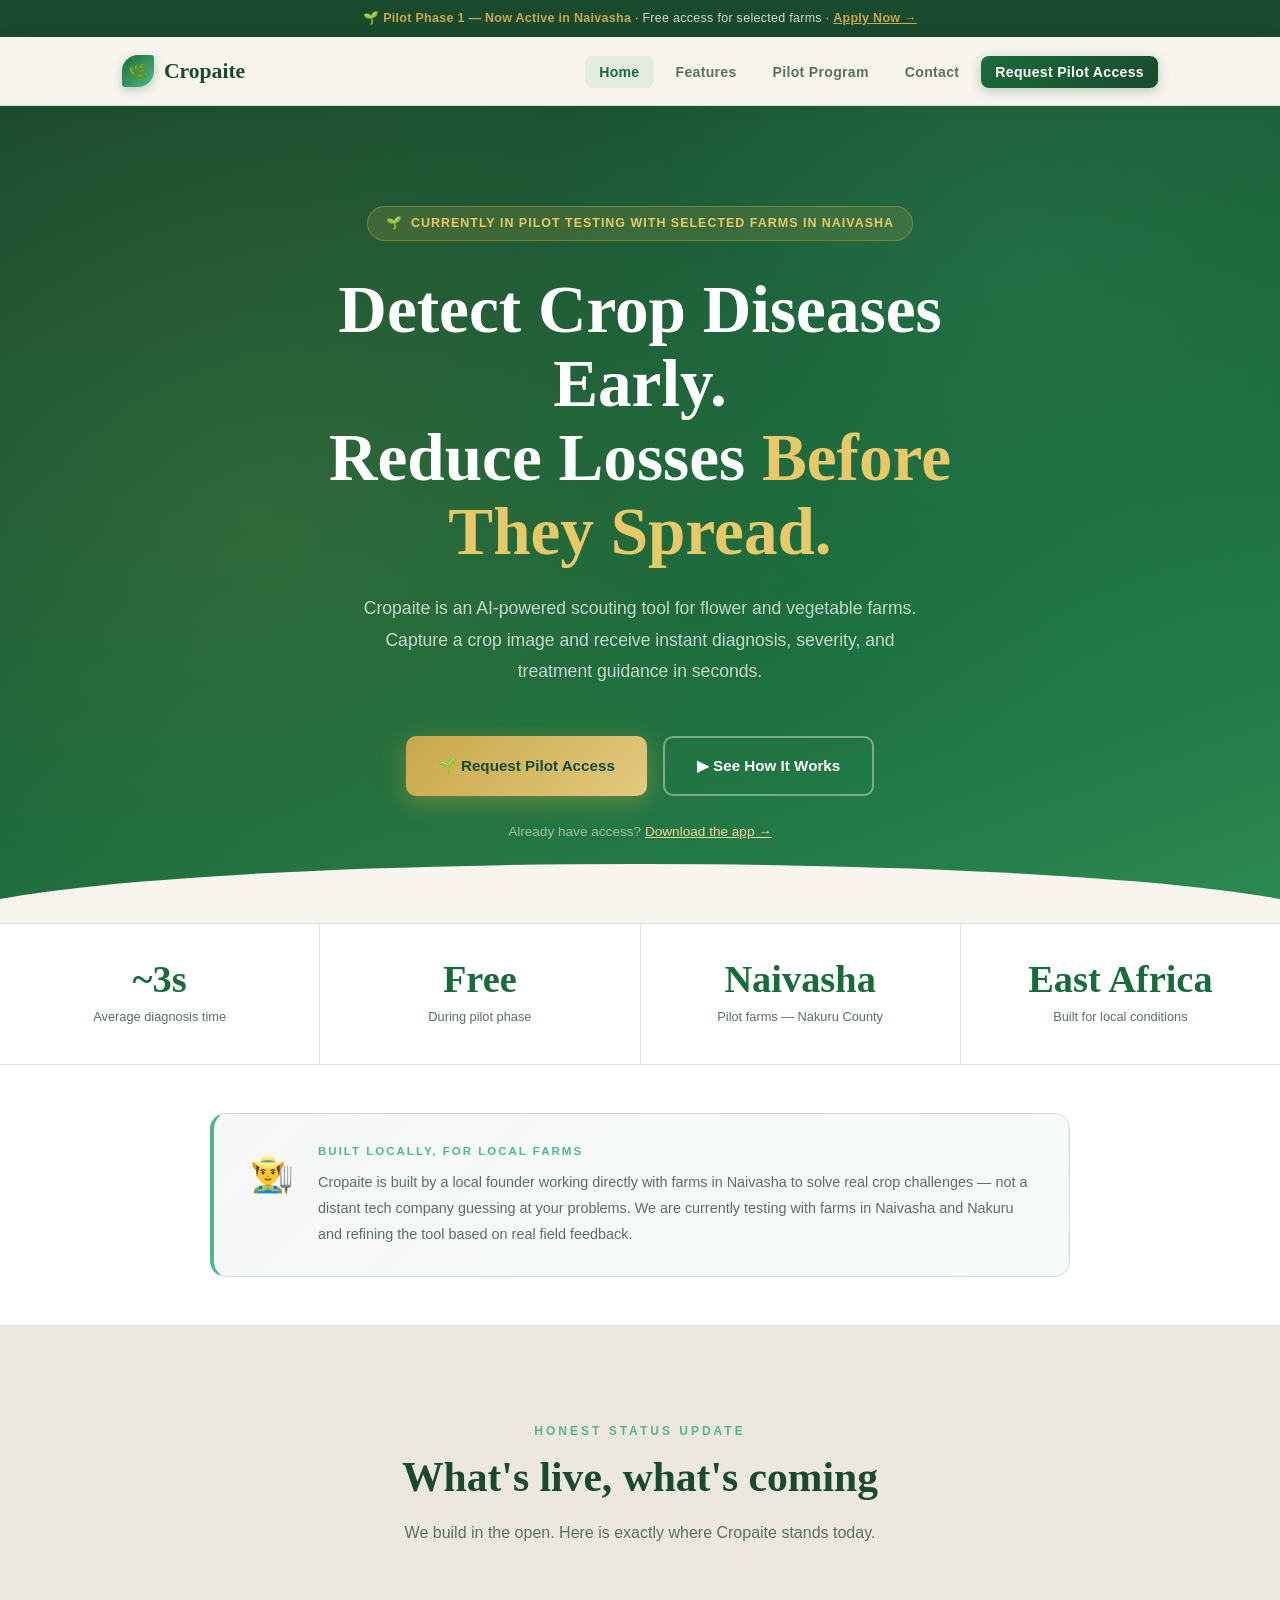
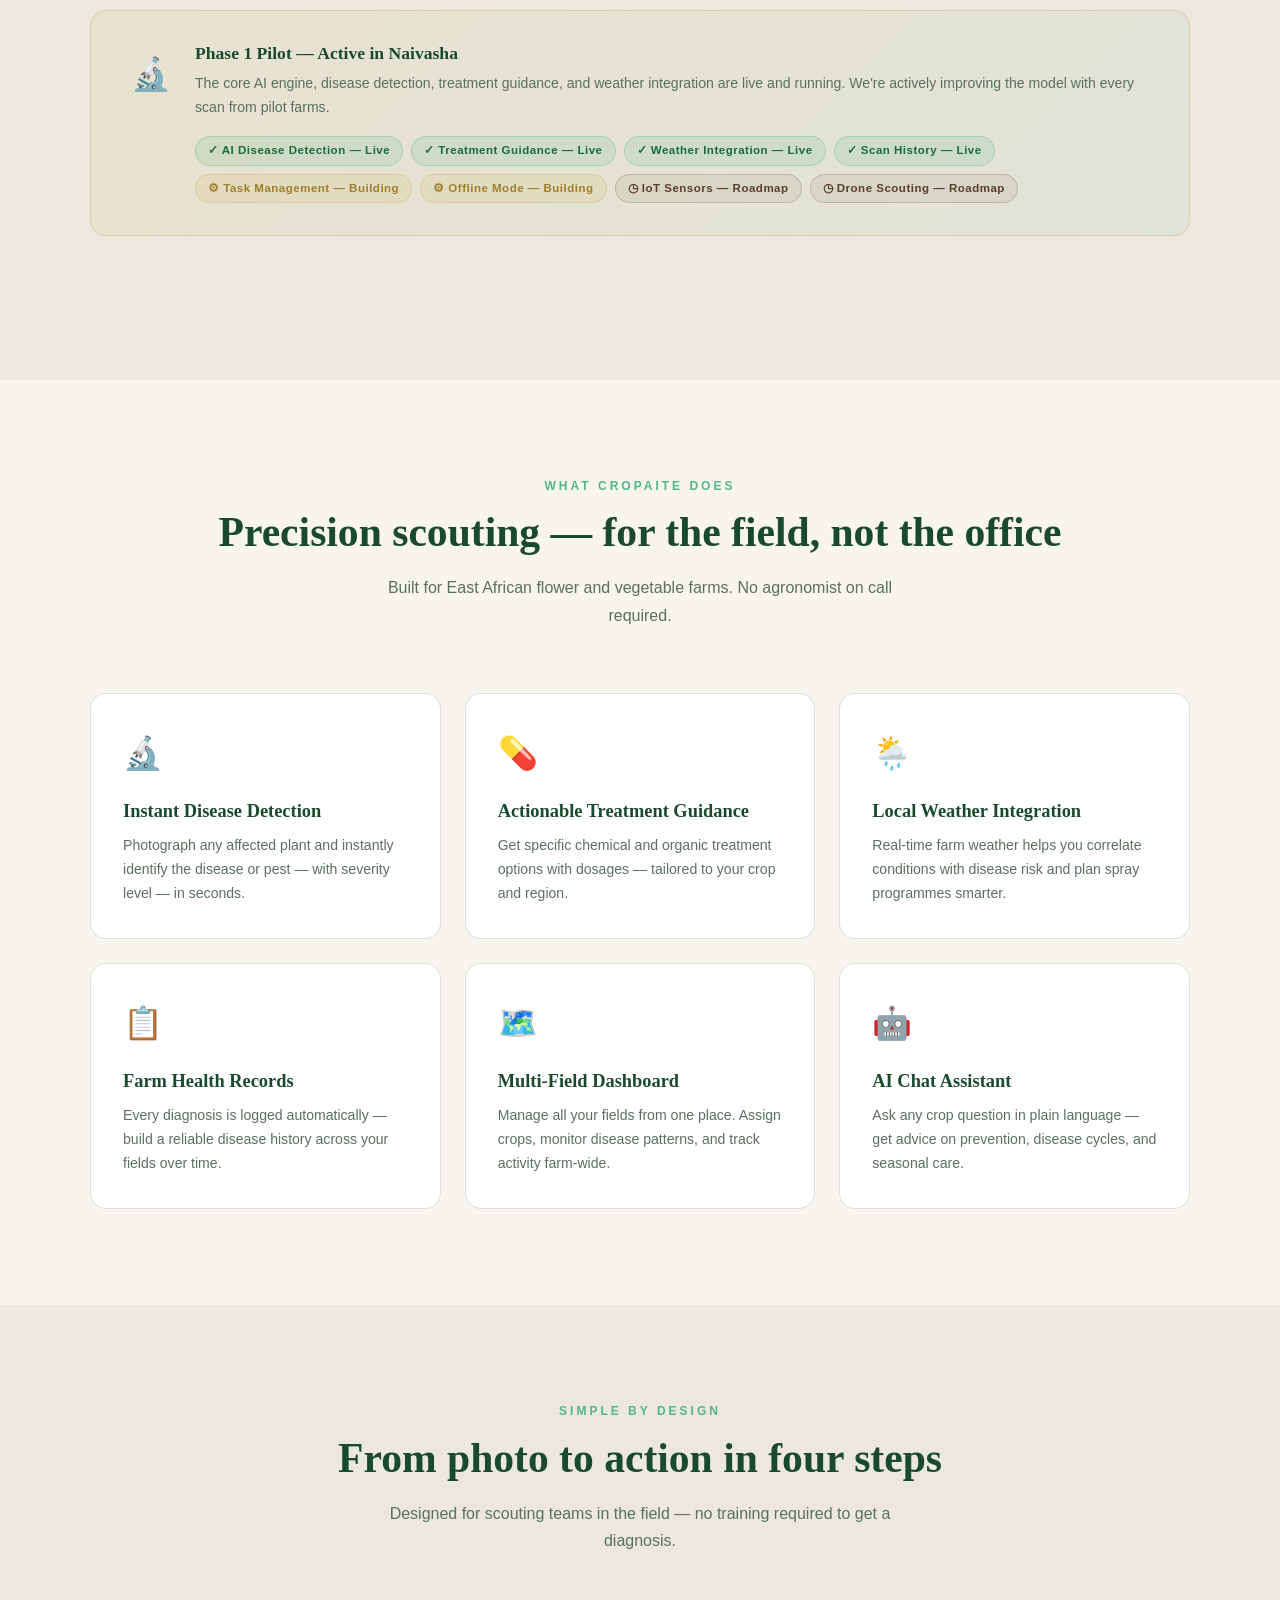
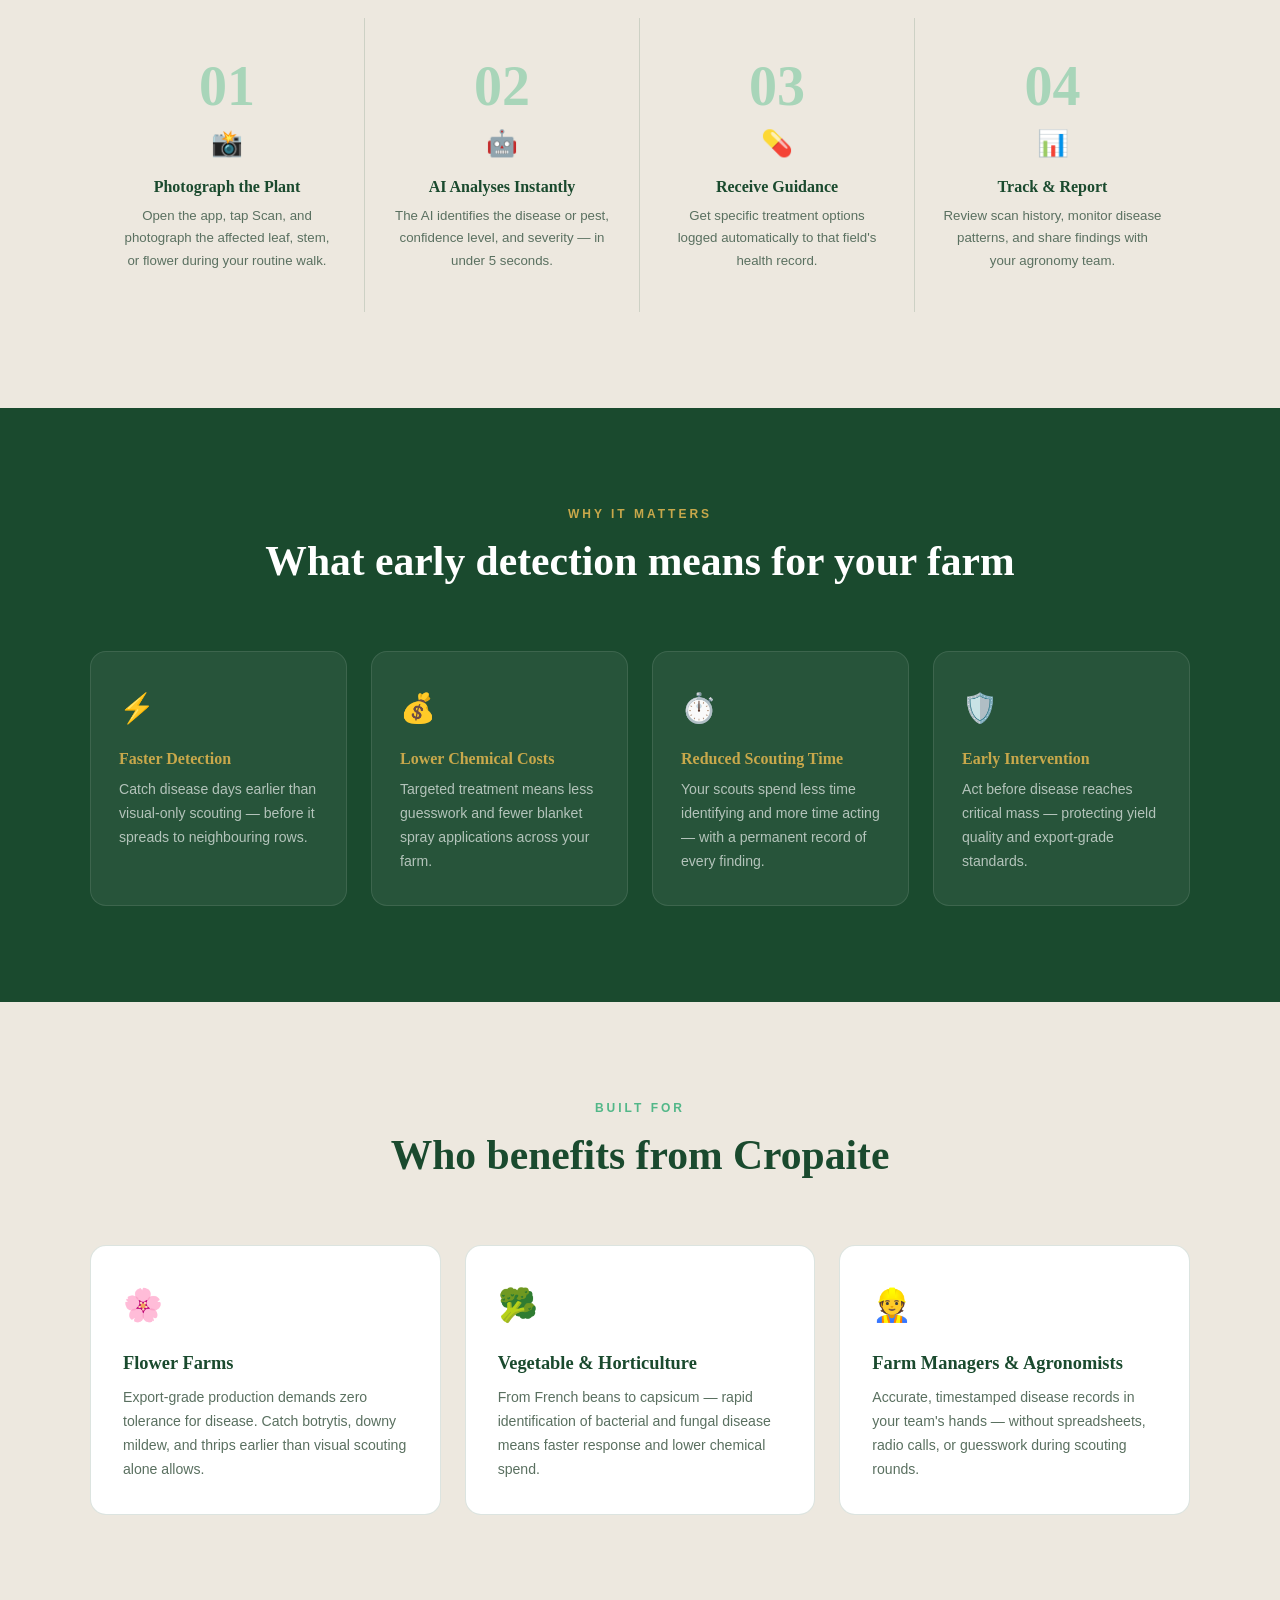
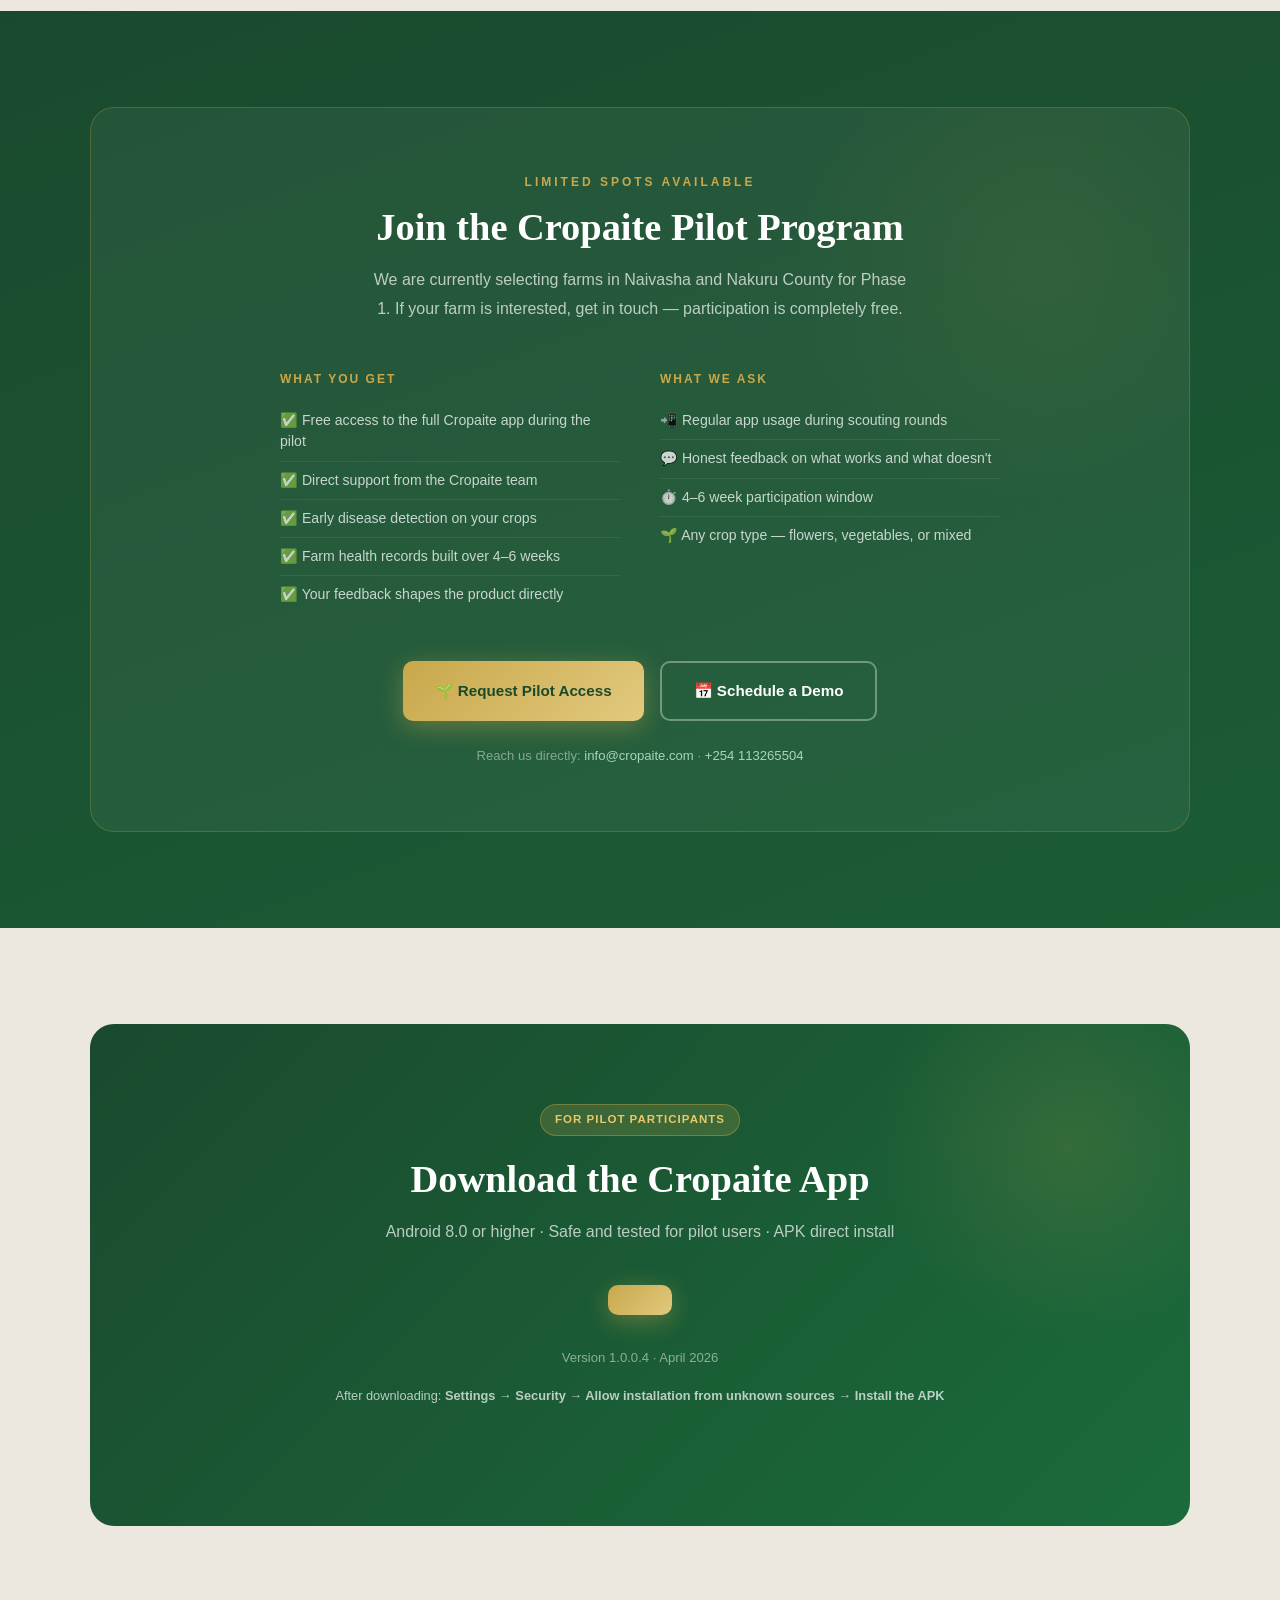
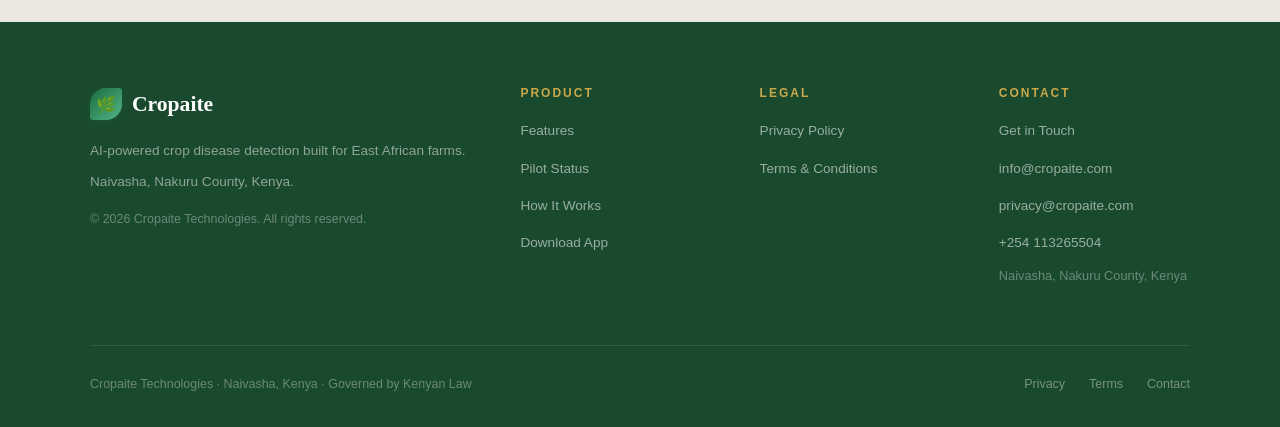
==== commit 8dcb122f: "Update APK download link in index.html" ====
--- a/index.html
+++ b/index.html
@@ -311,8 +311,10 @@
         <div class="cta-badge">For Pilot Participants</div>
         <h2>Download the Cropaite App</h2>
         <p>Android 8.0 or higher · Safe and tested for pilot users · APK direct install</p>
-        <a href="cropaite.apk" class="btn btn-primary" id="downloadBtn" download>
-          ⬇ &nbsp;Download APK
+        <a href="https://github.com/musyalake/cropaite-landing/releases/download/v1.0.0.4/app-arm64-v8a-release.apk" 
+          class="btn btn-primary"
+          id="downloadBtn" downloadBtn"
+          ⬇ &nbsp;Download="Cropaite.apk">
         </a>
         <div id="versionInfo" style="margin-top:24px; font-size:0.82rem; color:rgba(255,255,255,0.5); position:relative; z-index:1;"></div>
         <p class="download-instructions">
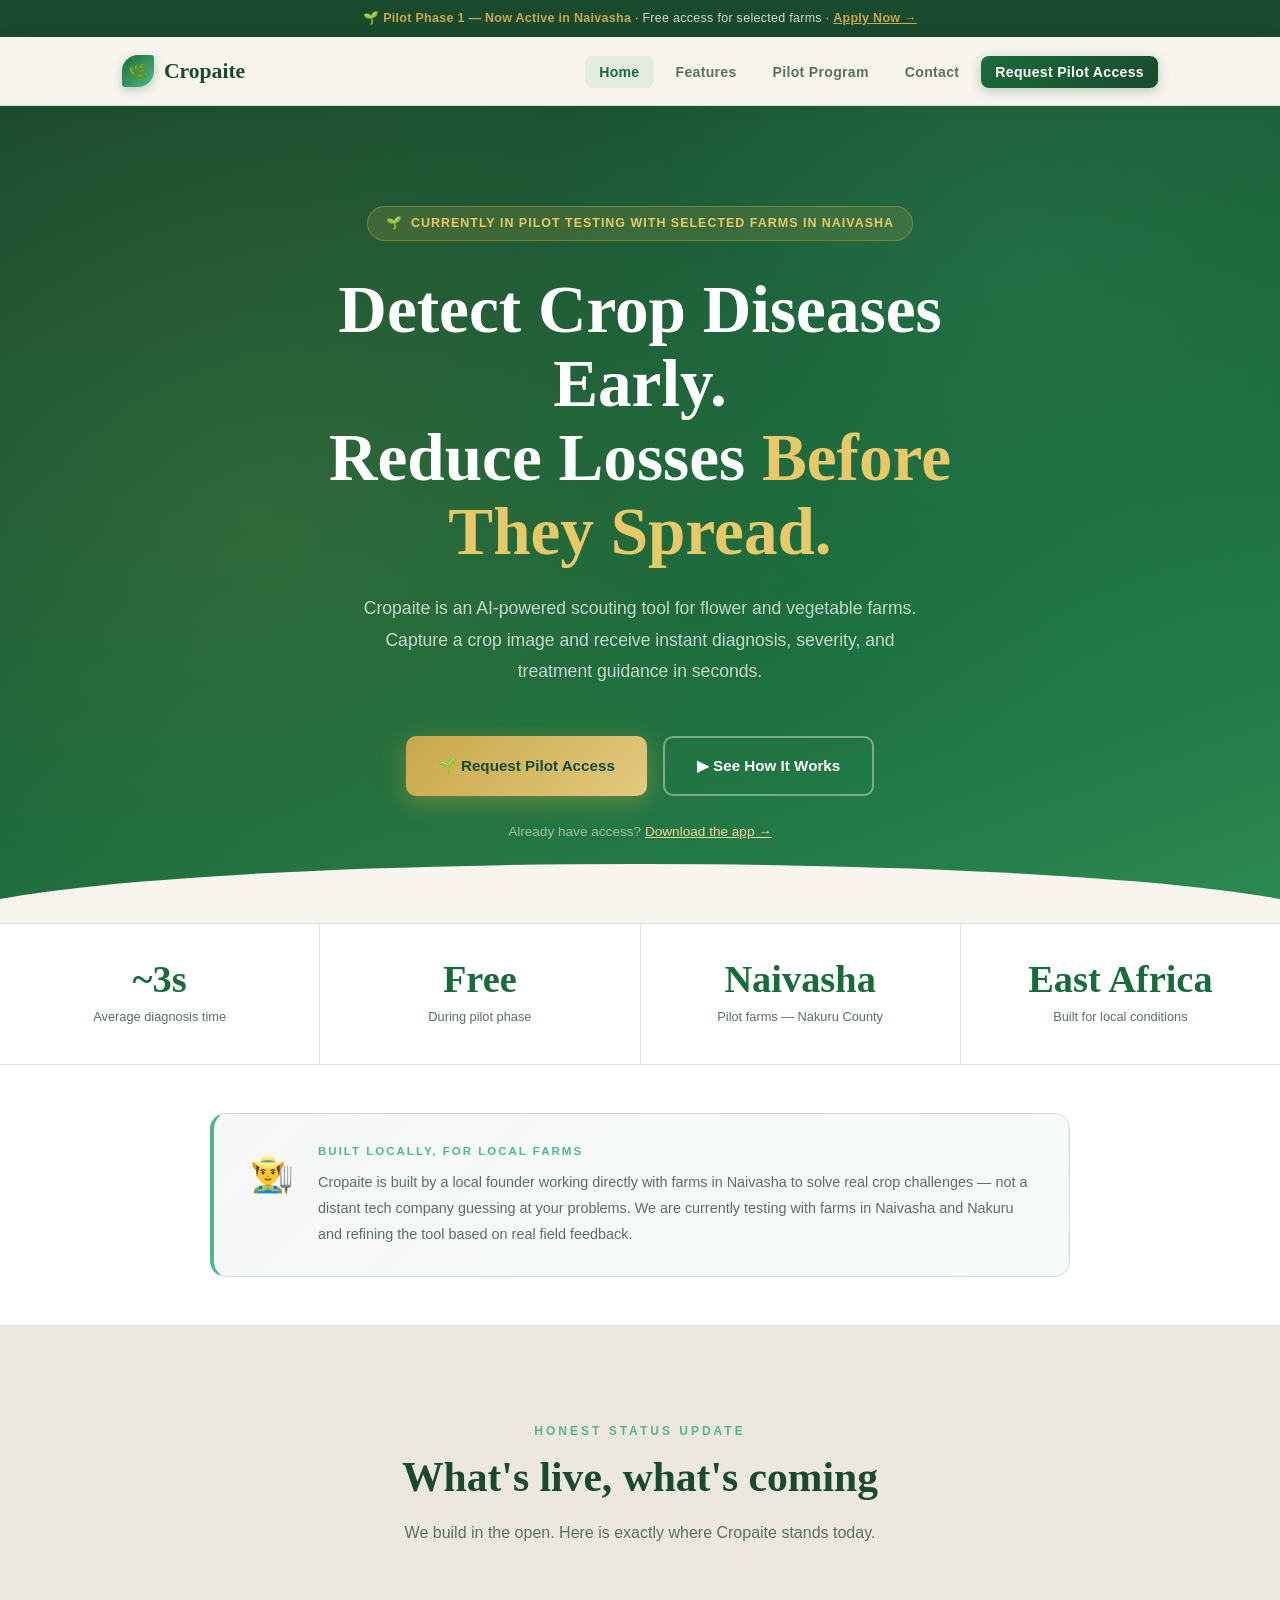
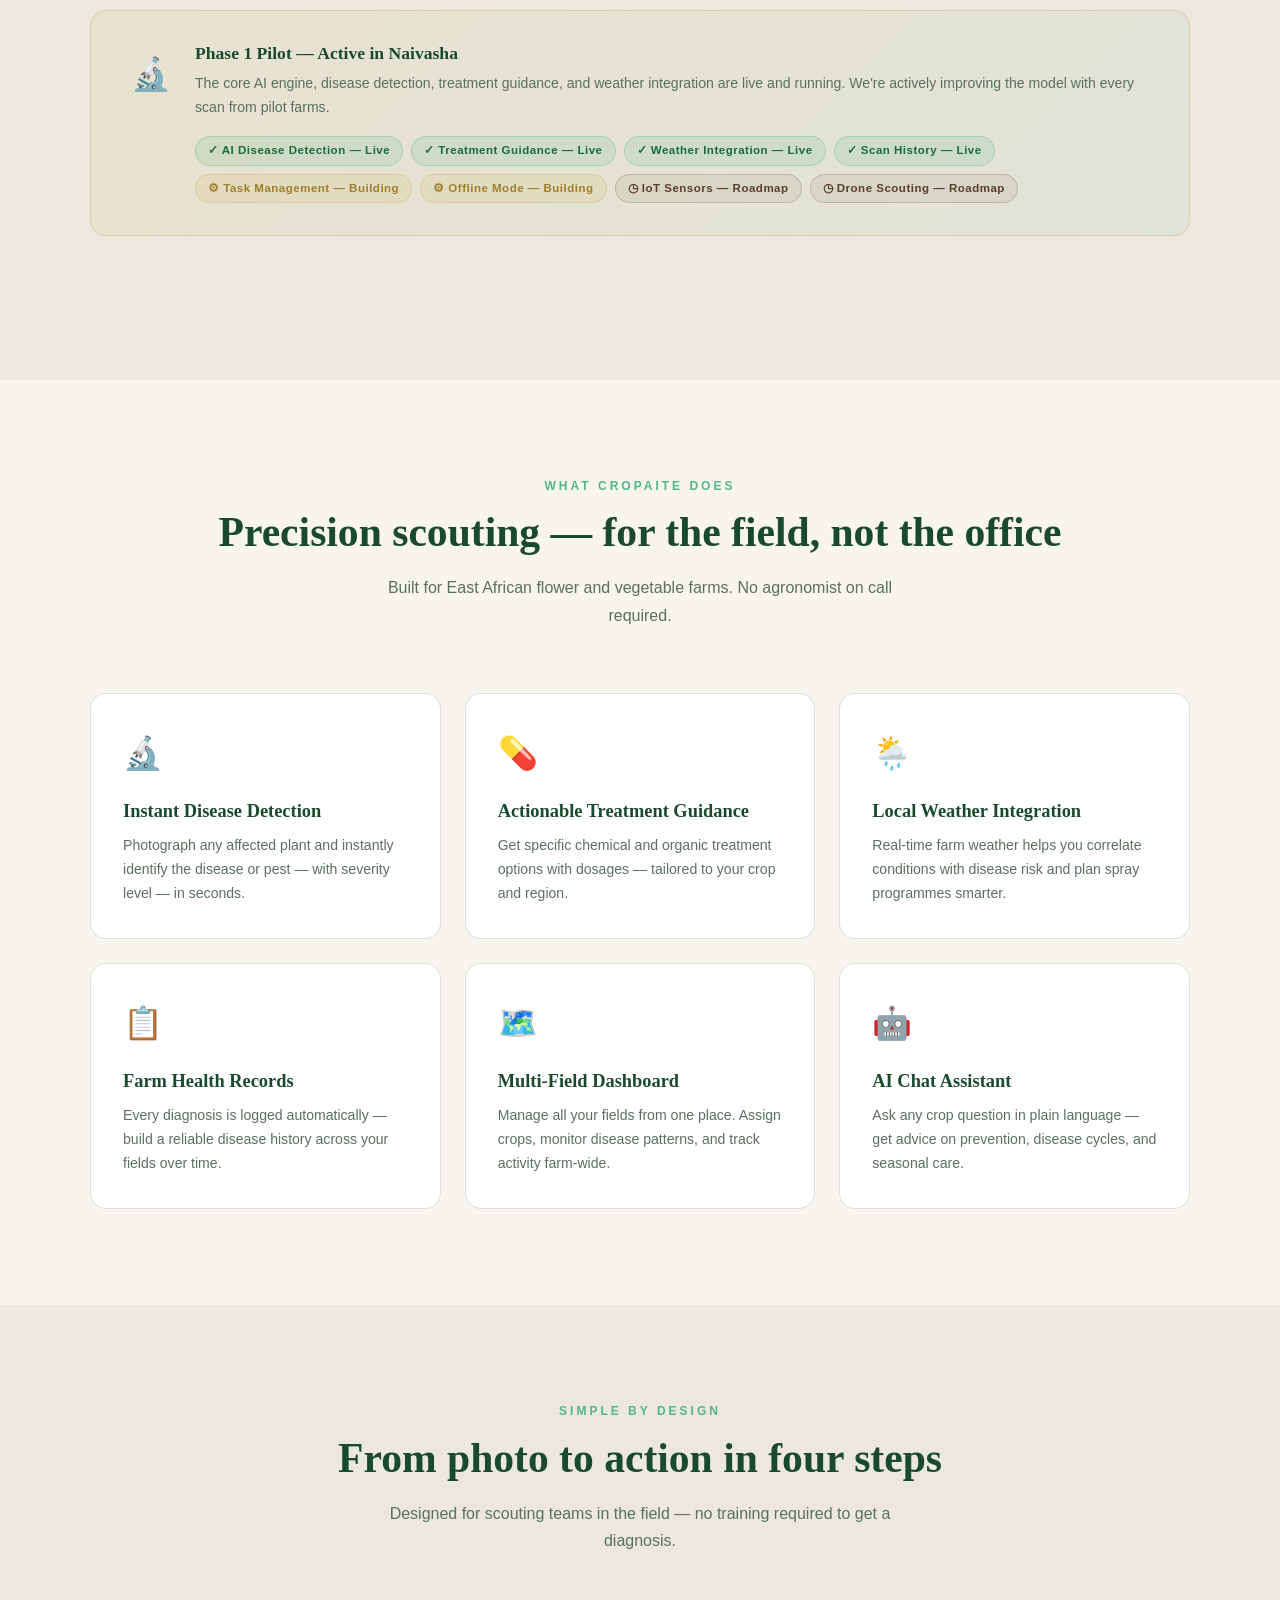
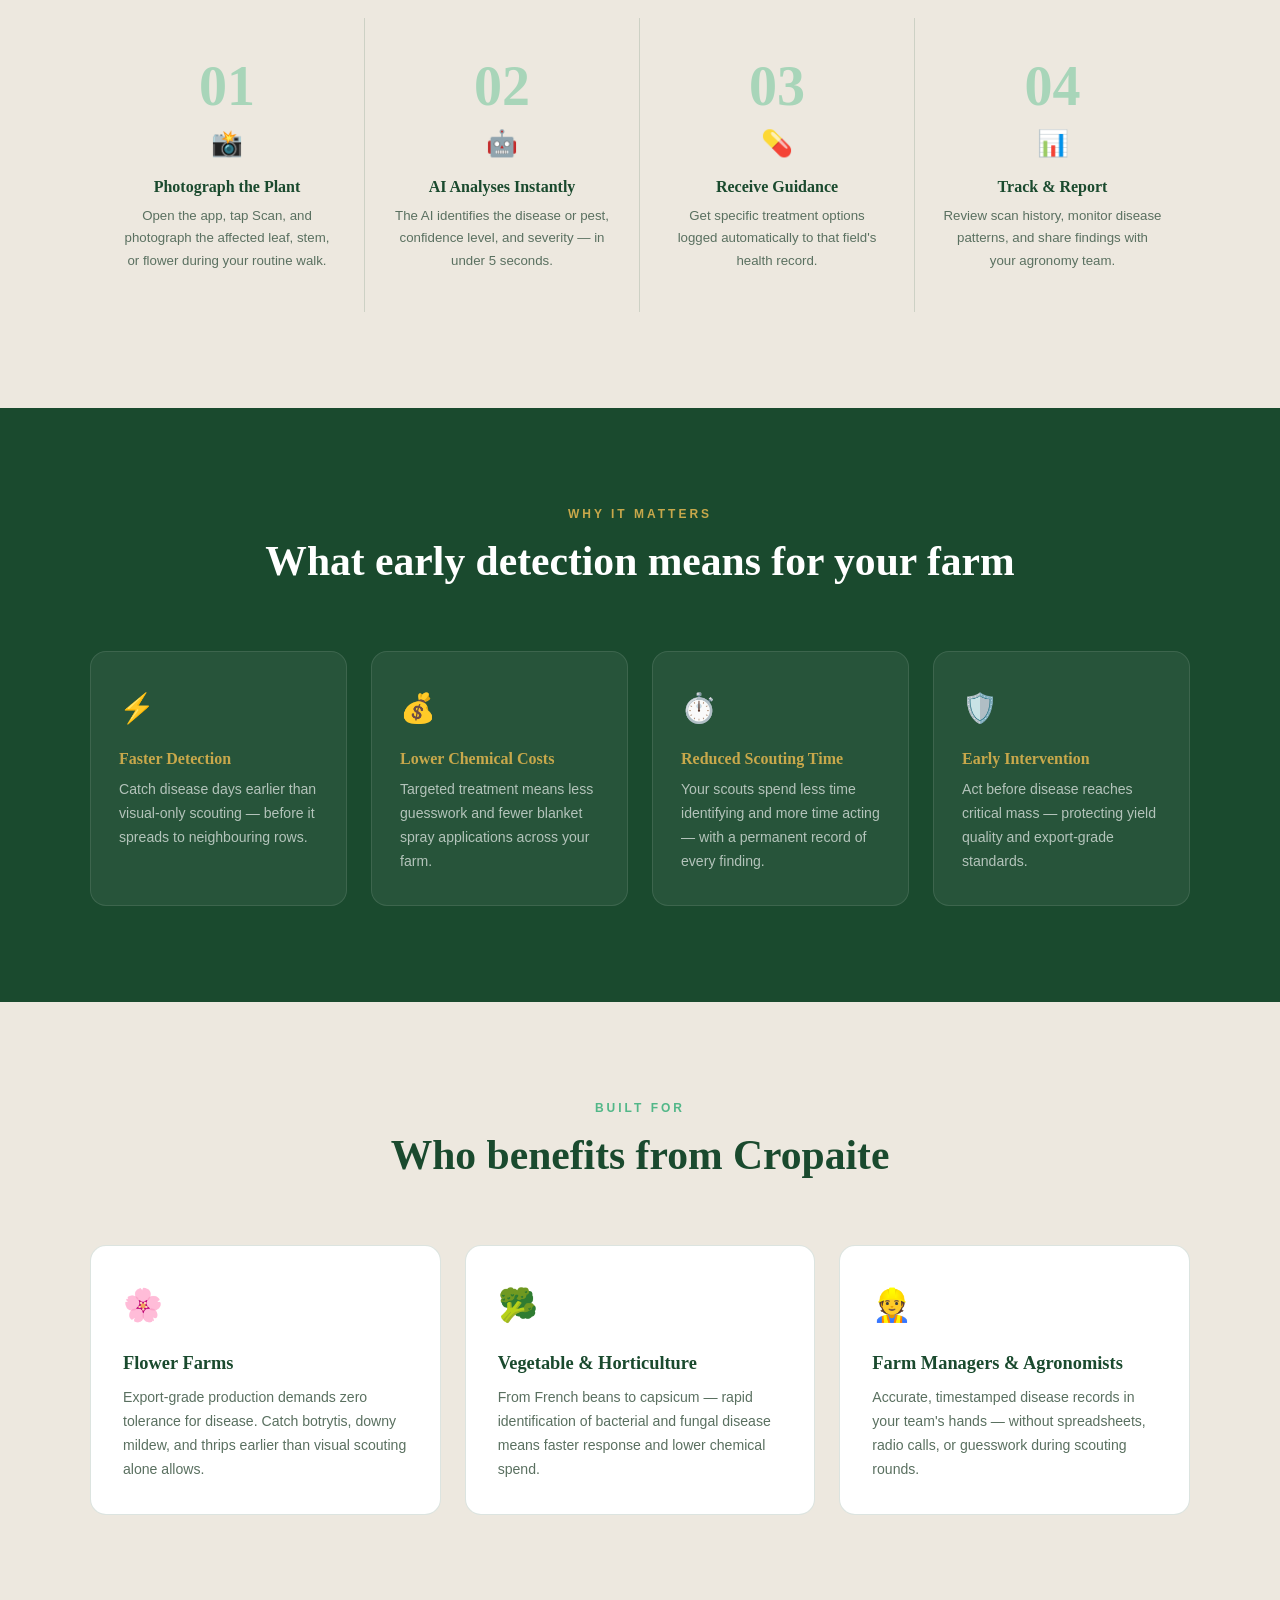
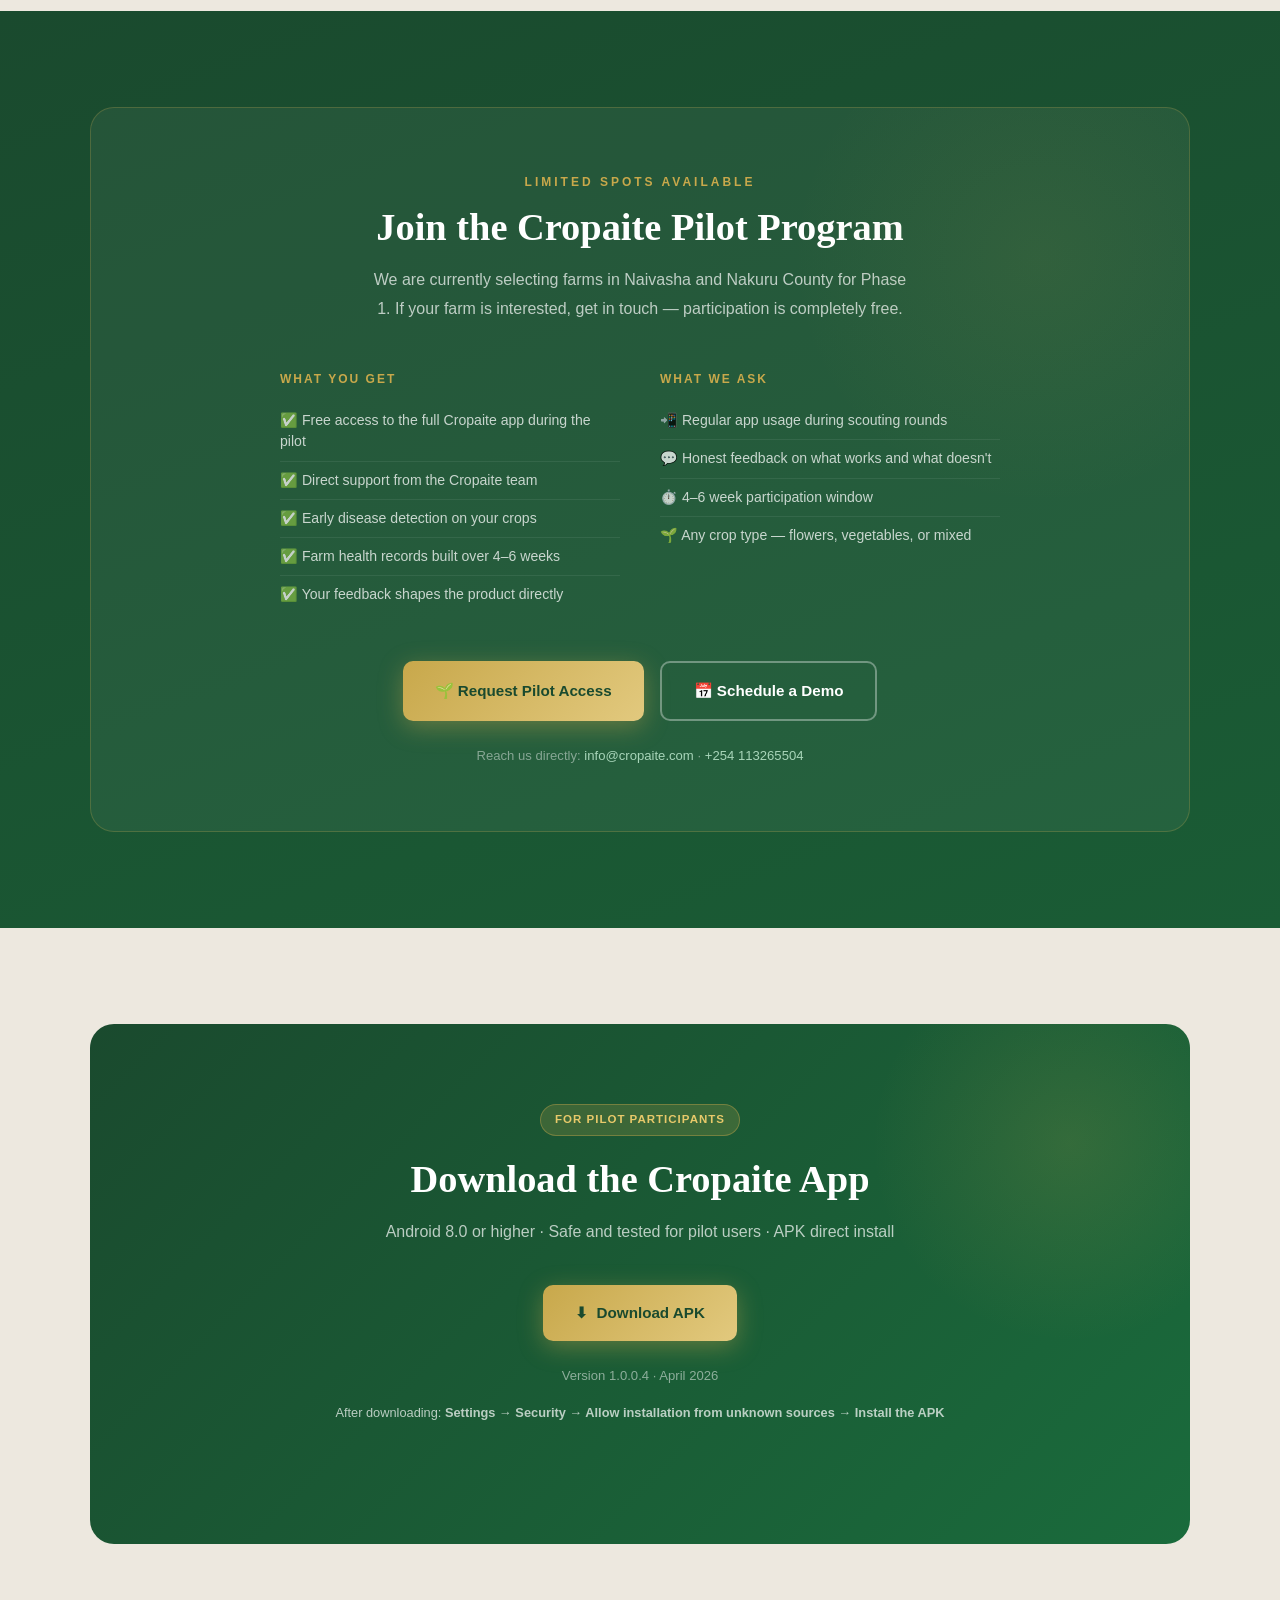
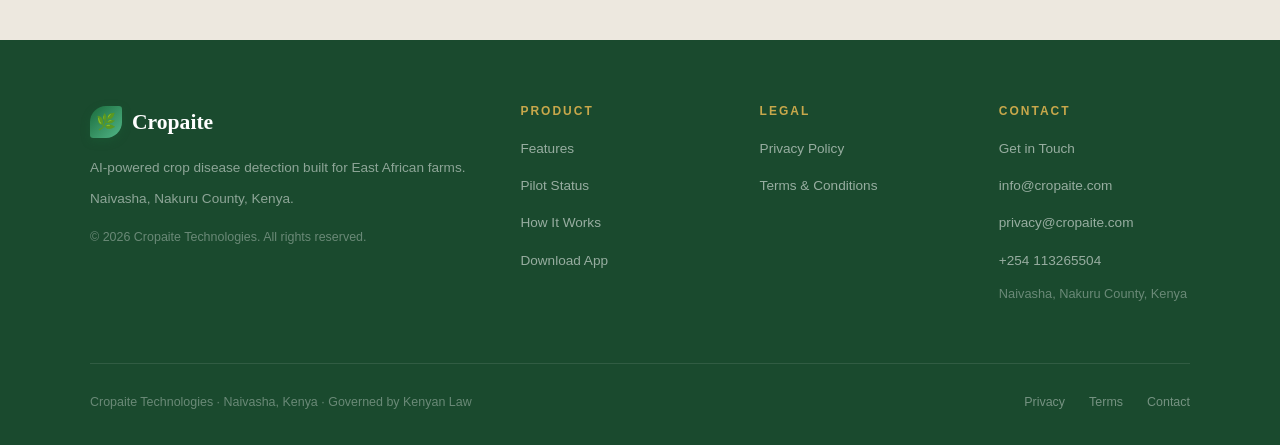
==== commit 07eca7d6: "Update index.html" ====
--- a/index.html
+++ b/index.html
@@ -313,8 +313,9 @@
         <p>Android 8.0 or higher · Safe and tested for pilot users · APK direct install</p>
         <a href="https://github.com/musyalake/cropaite-landing/releases/download/v1.0.0.4/app-arm64-v8a-release.apk" 
           class="btn btn-primary"
-          id="downloadBtn" downloadBtn"
-          ⬇ &nbsp;Download="Cropaite.apk">
+          id="downloadBtn"
+          dowload="Cropaite.apk">
+          ⬇ &nbsp;Download APK
         </a>
         <div id="versionInfo" style="margin-top:24px; font-size:0.82rem; color:rgba(255,255,255,0.5); position:relative; z-index:1;"></div>
         <p class="download-instructions">
